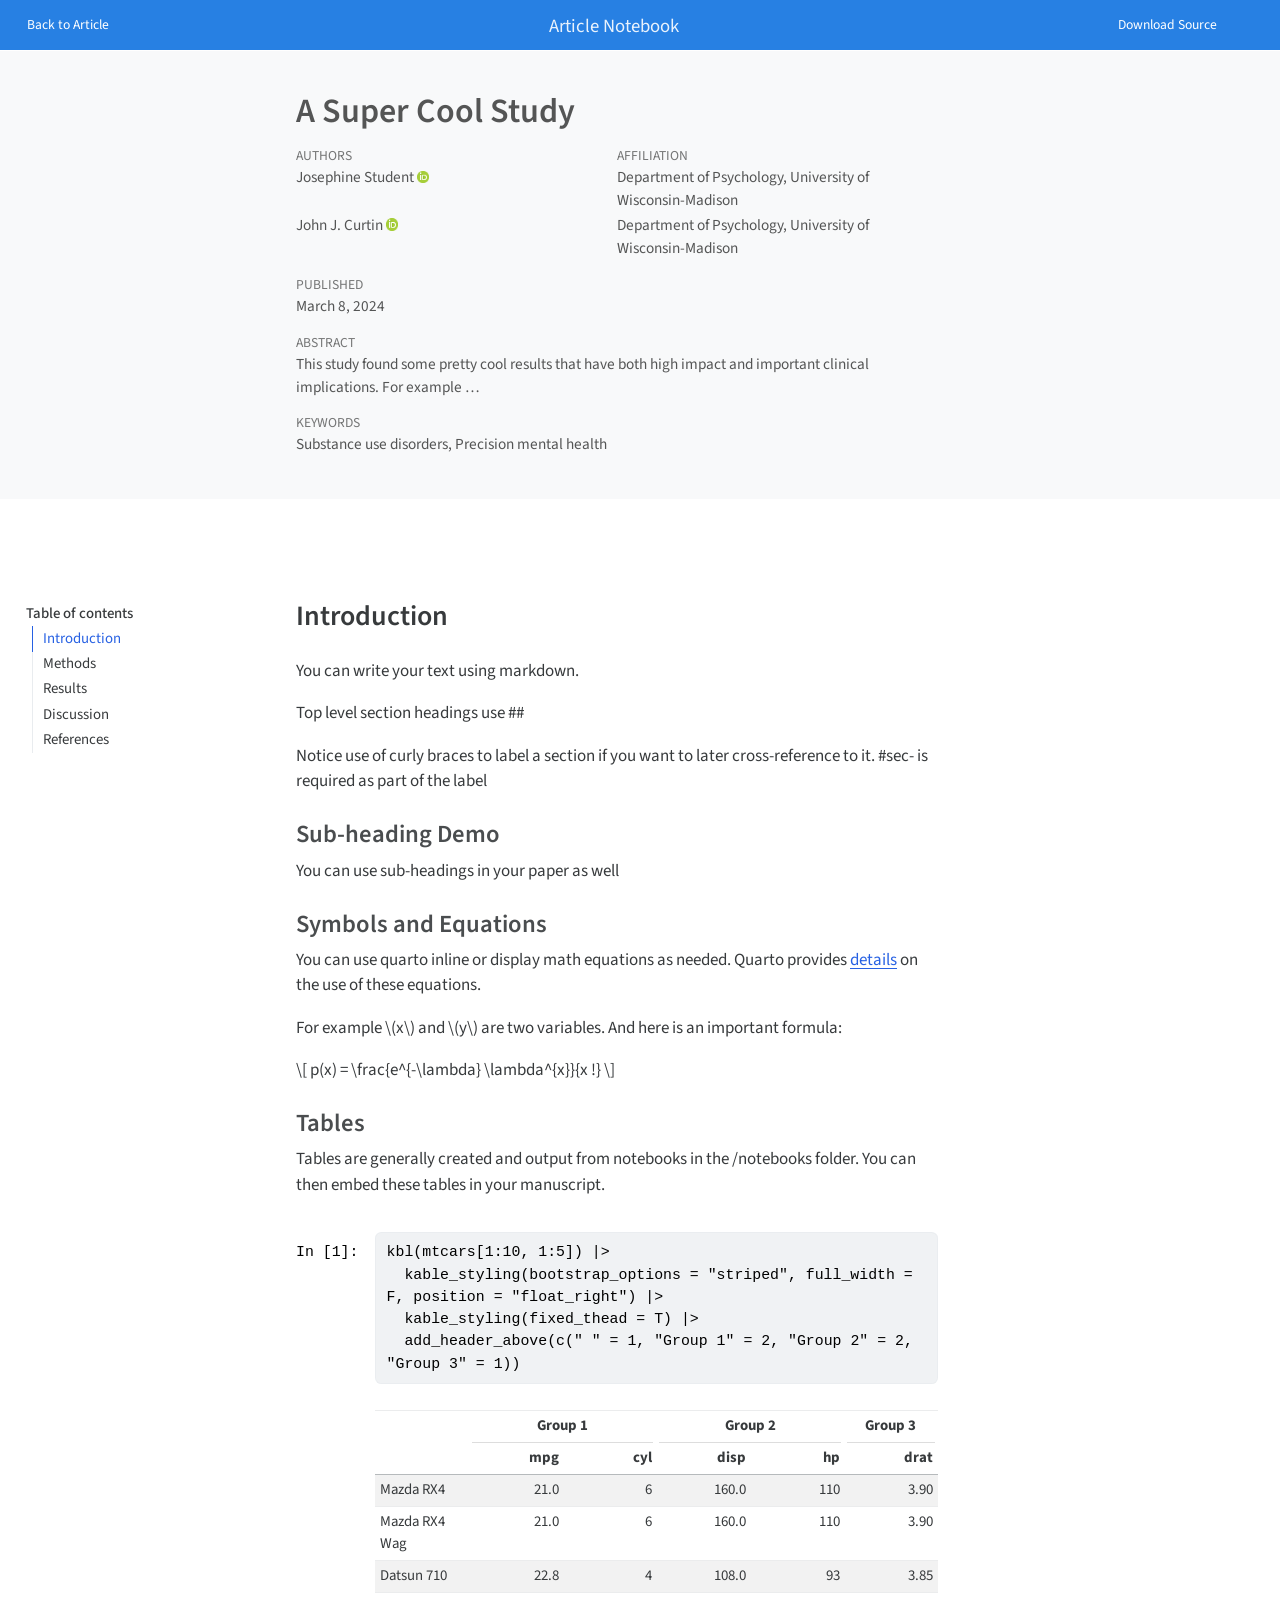
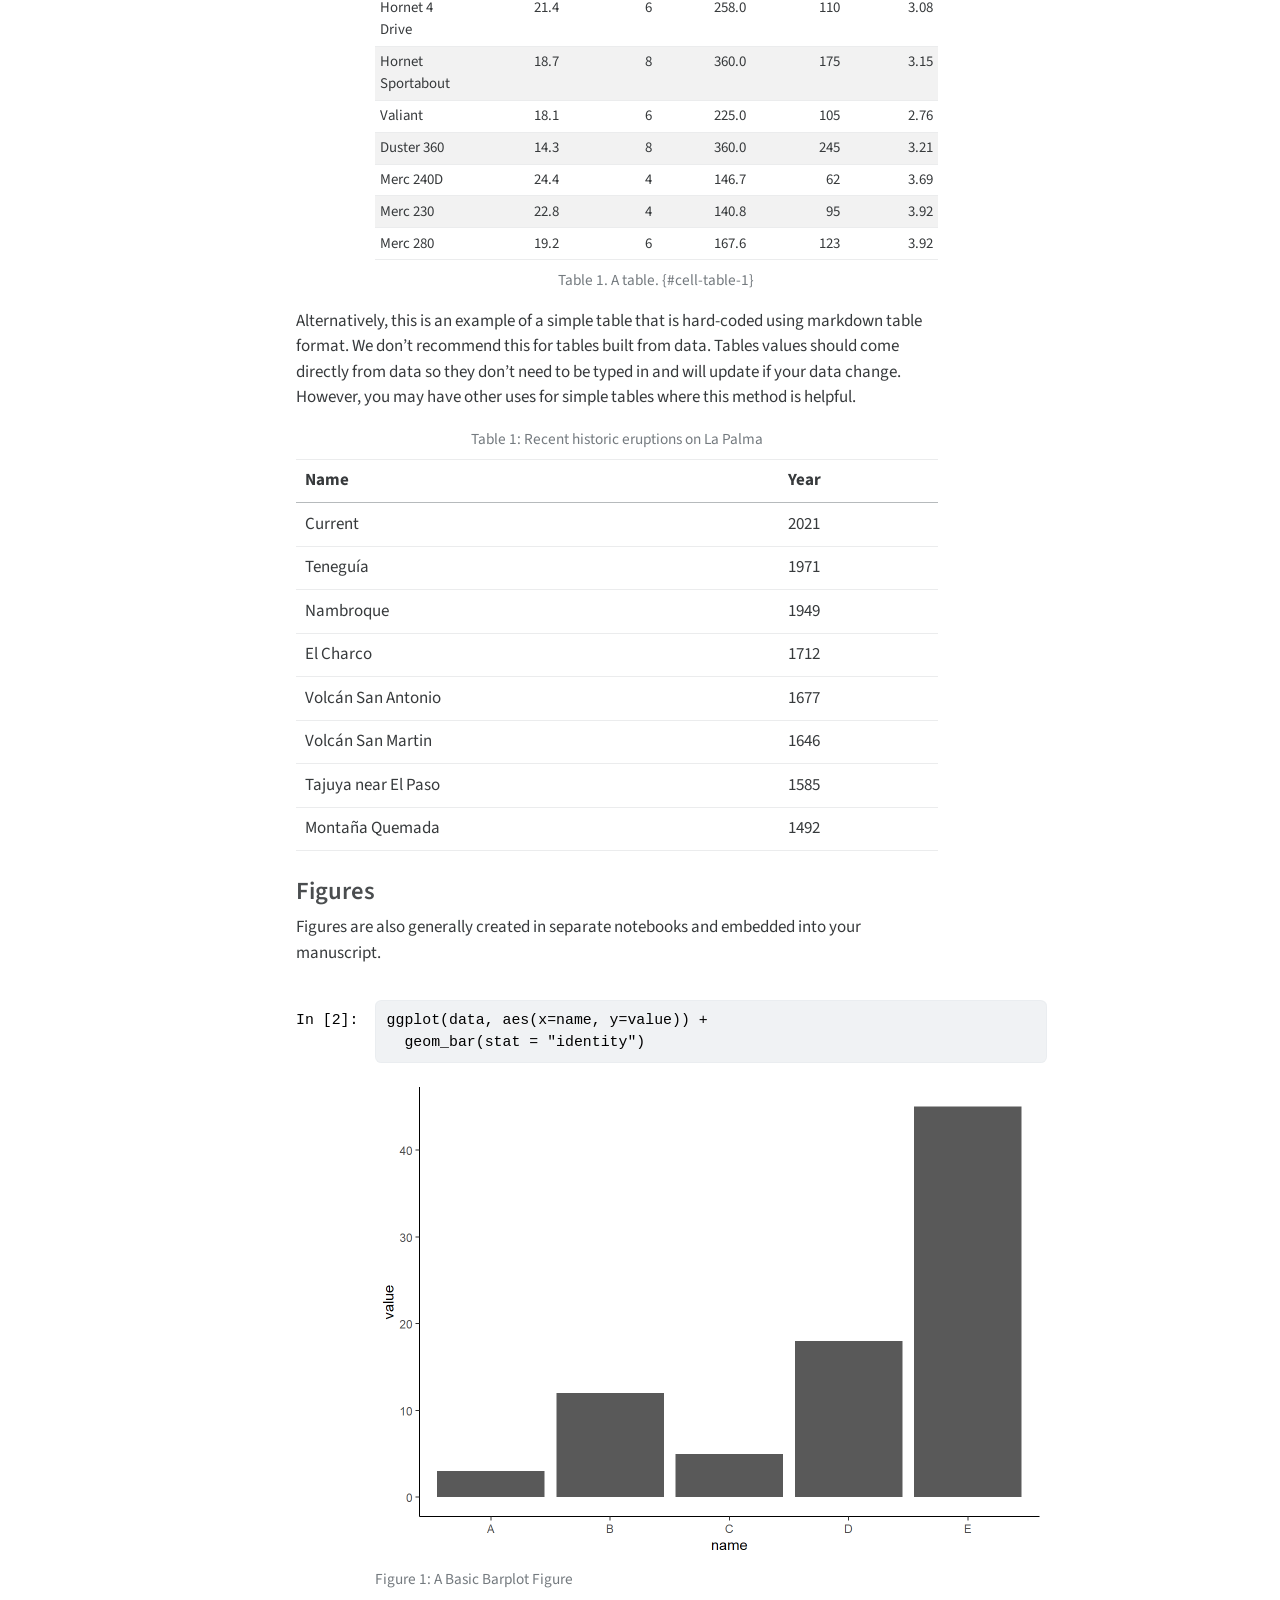
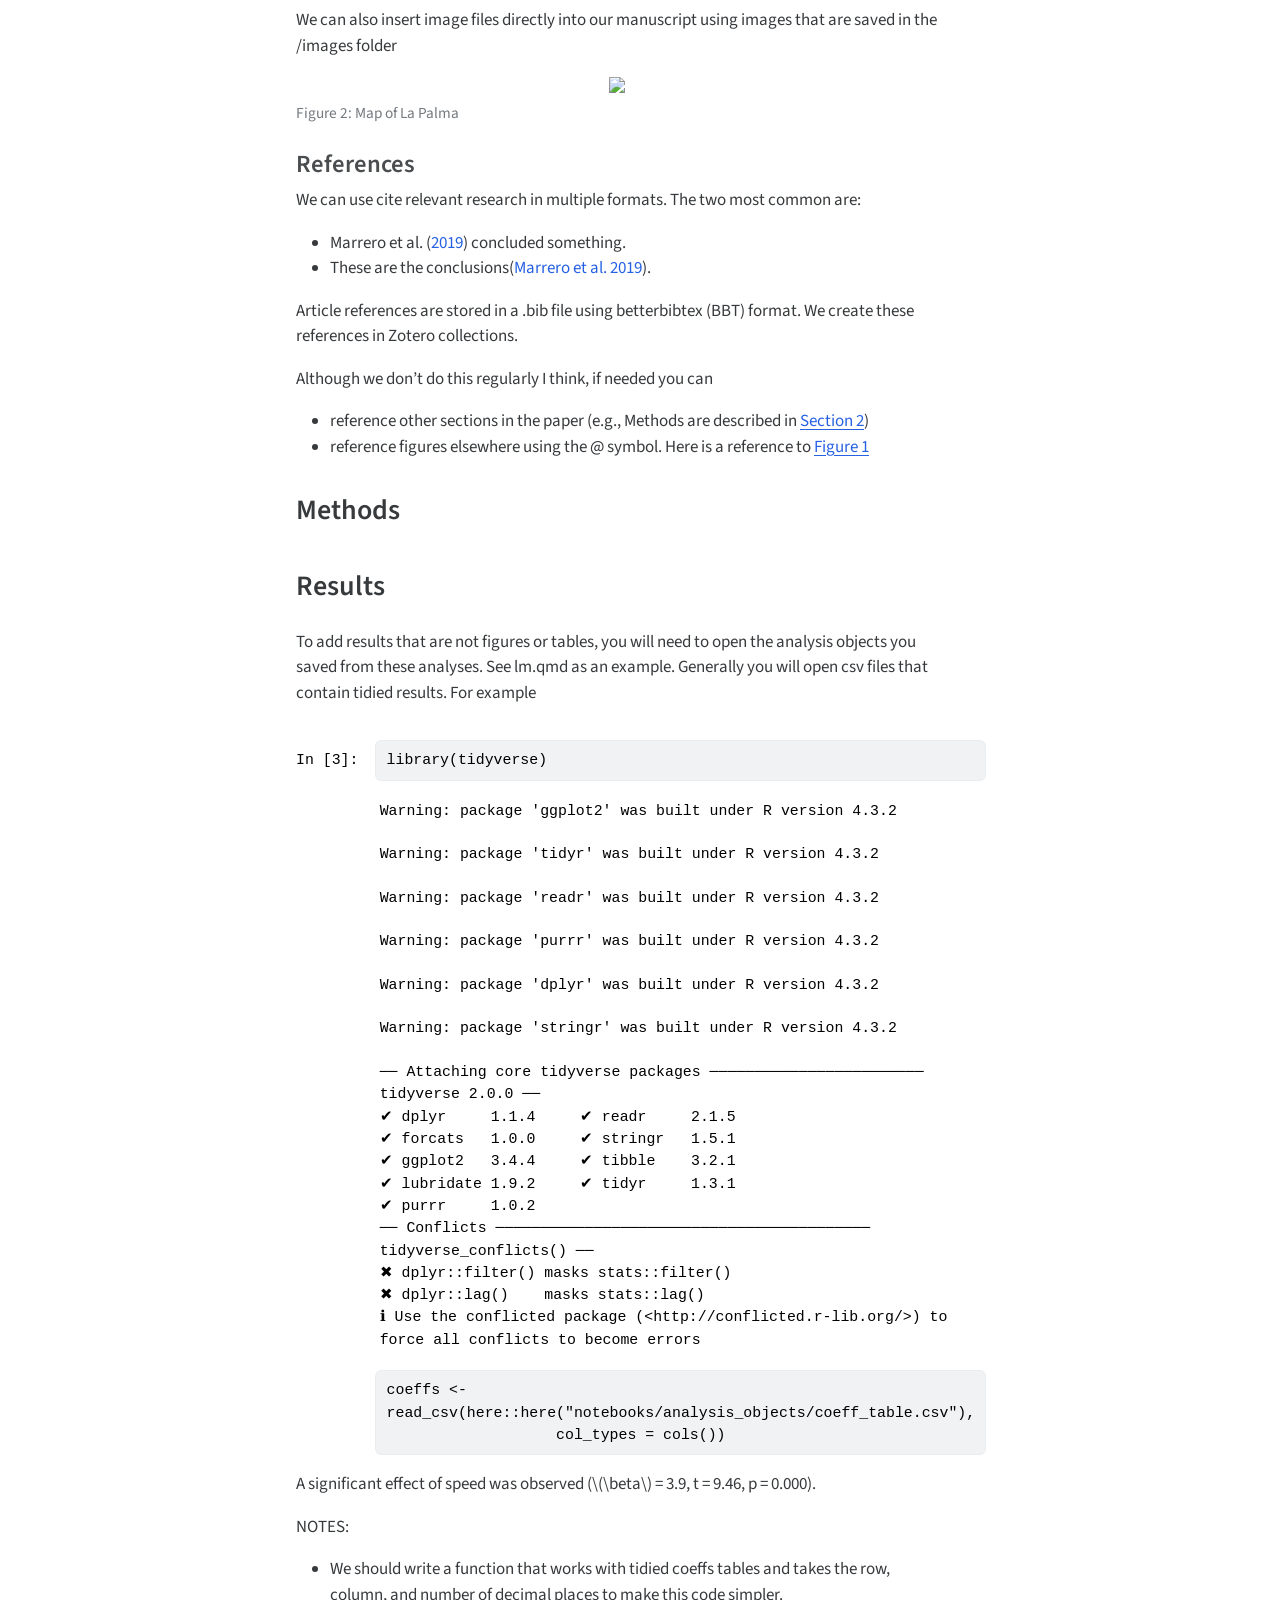
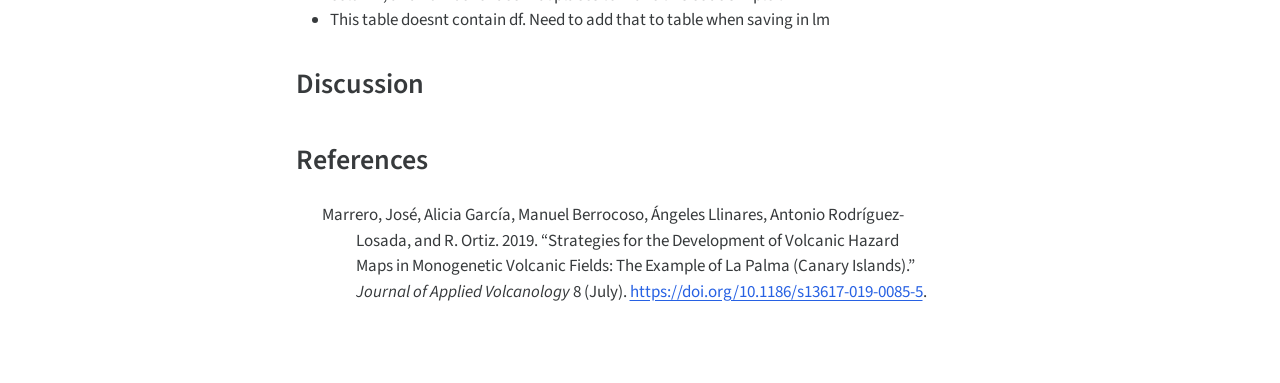
==== index-preview.html @ 79070988 "Built site for gh-pages" ====
<!DOCTYPE html>
<html xmlns="http://www.w3.org/1999/xhtml" lang="en" xml:lang="en"><head>
    <meta charset="utf-8">
    <meta name="generator" content="quarto-1.4.550">

    <meta name="viewport" content="width=device-width, initial-scale=1.0, user-scalable=yes">

    <meta name="author" content="Josephine Student">
    <meta name="author" content="John J. Curtin">
    <meta name="dcterms.date" content="2024-03-08">
    <meta name="keywords" content="Substance use disorders, Precision mental health">

    <title>A Super Cool Study</title>
    <style>
      code{white-space: pre-wrap;}
      span.smallcaps{font-variant: small-caps;}
      div.columns{display: flex; gap: min(4vw, 1.5em);}
      div.column{flex: auto; overflow-x: auto;}
      div.hanging-indent{margin-left: 1.5em; text-indent: -1.5em;}
      ul.task-list{list-style: none;}
      ul.task-list li input[type="checkbox"] {
        width: 0.8em;
        margin: 0 0.8em 0.2em -1em; /* quarto-specific, see https://github.com/quarto-dev/quarto-cli/issues/4556 */ 
        vertical-align: middle;
      }
      /* CSS for syntax highlighting */
      pre > code.sourceCode { white-space: pre; position: relative; }
      pre > code.sourceCode > span { line-height: 1.25; }
      pre > code.sourceCode > span:empty { height: 1.2em; }
      .sourceCode { overflow: visible; }
      code.sourceCode > span { color: inherit; text-decoration: inherit; }
      div.sourceCode { margin: 1em 0; }
      pre.sourceCode { margin: 0; }
      @media screen {
      div.sourceCode { overflow: auto; }
      }
      @media print {
      pre > code.sourceCode { white-space: pre-wrap; }
      pre > code.sourceCode > span { text-indent: -5em; padding-left: 5em; }
      }
      pre.numberSource code
        { counter-reset: source-line 0; }
      pre.numberSource code > span
        { position: relative; left: -4em; counter-increment: source-line; }
      pre.numberSource code > span > a:first-child::before
        { content: counter(source-line);
          position: relative; left: -1em; text-align: right; vertical-align: baseline;
          border: none; display: inline-block;
          -webkit-touch-callout: none; -webkit-user-select: none;
          -khtml-user-select: none; -moz-user-select: none;
          -ms-user-select: none; user-select: none;
          padding: 0 4px; width: 4em;
        }
      pre.numberSource { margin-left: 3em;  padding-left: 4px; }
      div.sourceCode
        {   }
      @media screen {
      pre > code.sourceCode > span > a:first-child::before { text-decoration: underline; }
      }
      /* CSS for citations */
      div.csl-bib-body { }
      div.csl-entry {
        clear: both;
        margin-bottom: 0em;
      }
      .hanging-indent div.csl-entry {
        margin-left:2em;
        text-indent:-2em;
      }
      div.csl-left-margin {
        min-width:2em;
        float:left;
      }
      div.csl-right-inline {
        margin-left:2em;
        padding-left:1em;
      }
      div.csl-indent {
        margin-left: 2em;
      }    </style>

    <style>
      body.hypothesis-enabled #quarto-embed-header {
        padding-right: 36px;
      }

      #quarto-embed-header {
        height: 3em;
        width: 100%;
        display: flex;
        justify-content: space-between;
        align-items: center;
        border-bottom: solid 1px;
      }

      #quarto-embed-header h6 {
        font-size: 1.1em;
        padding-top: 0.6em;
        margin-left: 1em;
        margin-right: 1em;
        font-weight: 400;
      }

      #quarto-embed-header a.quarto-back-link,
      #quarto-embed-header a.quarto-download-embed {
        font-size: 0.8em;
        margin-top: 1em;
        margin-bottom: 1em;
        margin-left: 1em;
        margin-right: 1em;
      }

      .quarto-back-container {
        padding-left: 0.5em;
        display: flex;
      }

      .headroom {
          will-change: transform;
          transition: transform 200ms linear;
      }

      .headroom--pinned {
          transform: translateY(0%);
      }

      .headroom--unpinned {
          transform: translateY(-100%);
      }      
    </style>

    <script>
    window.document.addEventListener("DOMContentLoaded", function () {

      var header = window.document.querySelector("#quarto-embed-header");
      const titleBannerEl = window.document.querySelector("body > #title-block-header");
      if (titleBannerEl) {
        titleBannerEl.style.paddingTop = header.clientHeight + "px";
      }
      const contentEl = window.document.getElementById('quarto-content');
      for (const child of contentEl.children) {
        child.style.paddingTop = header.clientHeight + "px";
        child.style.marginTop = "1em";
      }

      // Use the article root if the `back` call doesn't work. This isn't perfect
      // but should typically work
      window.quartoBackToArticle = () => {
        var currentUrl = window.location.href;
        window.history.back();
        setTimeout(() => {
            // if location was not changed in 100 ms, then there is no history back
            if(currentUrl === window.location.href){              
                // redirect to site root
                window.location.href = "index.html";
            }
        }, 100);
      }

      const headroom = new window.Headroom(header, {
        tolerance: 5,
        onPin: function () {
        },
        onUnpin: function () {
        },
      });
      headroom.init();
    });
    </script>

    
<script src="site_libs/manuscript-notebook/headroom.min.js"></script>
<script src="site_libs/clipboard/clipboard.min.js"></script>
<script src="site_libs/quarto-html/quarto.js"></script>
<script src="site_libs/quarto-html/popper.min.js"></script>
<script src="site_libs/quarto-html/tippy.umd.min.js"></script>
<script src="site_libs/quarto-html/anchor.min.js"></script>
<link href="site_libs/quarto-html/tippy.css" rel="stylesheet">
<link href="site_libs/quarto-html/quarto-syntax-highlighting.css" rel="stylesheet" id="quarto-text-highlighting-styles">
<script src="site_libs/bootstrap/bootstrap.min.js"></script>
<link href="site_libs/bootstrap/bootstrap-icons.css" rel="stylesheet">
<link href="site_libs/bootstrap/bootstrap.min.css" rel="stylesheet" id="quarto-bootstrap" data-mode="light">
<script src="site_libs/quarto-contrib/glightbox/glightbox.min.js"></script>
<link href="site_libs/quarto-contrib/glightbox/glightbox.min.css" rel="stylesheet">
<link href="site_libs/quarto-contrib/glightbox/lightbox.css" rel="stylesheet">
     <script async="" src="https://hypothes.is/embed.js"></script>
<script>
  window.document.addEventListener("DOMContentLoaded", function (_event) {
    document.body.classList.add('hypothesis-enabled');
  });
</script>   <script src="https://cdn.jsdelivr.net/npm/mathjax@3/es5/tex-chtml-full.js" type="text/javascript"></script> 
      <meta name="citation_title" content="A Super Cool Study">
<meta name="citation_abstract" content="This study found some pretty cool results that have both high impact and important clinical implications.  For example ...
">
<meta name="citation_keywords" content="Substance use disorders,Precision mental health">
<meta name="citation_author" content="Josephine Student">
<meta name="citation_author" content="John J. Curtin">
<meta name="citation_publication_date" content="2024-03-08">
<meta name="citation_cover_date" content="2024-03-08">
<meta name="citation_year" content="2024">
<meta name="citation_online_date" content="2024-03-08">
<meta name="citation_language" content="en">
<meta name="citation_journal_title" content="Journal of Important Findings">
<meta name="citation_reference" content="citation_title=Strategies for the development of volcanic hazard maps in monogenetic volcanic fields: The example of La Palma (Canary Islands);,citation_author=José Marrero;,citation_author=Alicia García;,citation_author=Manuel Berrocoso;,citation_author=Ángeles Llinares;,citation_author=Antonio Rodríguez-Losada;,citation_author=R. Ortiz;,citation_publication_date=2019-07;,citation_cover_date=2019-07;,citation_year=2019;,citation_doi=10.1186/s13617-019-0085-5;,citation_volume=8;,citation_journal_title=Journal of Applied Volcanology;">
</head>

  <body class="quarto-notebook">
    <div id="quarto-embed-header" class="headroom fixed-top bg-primary">
      
      <a onclick="window.quartoBackToArticle(); return false;" class="btn btn-primary quarto-back-link" href=""><i class="bi bi-caret-left"></i> Back to Article</a>
      <h6><i class="bi bi-journal-code"></i> Article Notebook</h6>

            <a href="./index.qmd" class="btn btn-primary quarto-download-embed" download="index.qmd">Download Source</a>
          </div>

     <header id="title-block-header" class="quarto-title-block default toc-left page-columns page-full">
  <div class="quarto-title-banner page-columns page-full">
    <div class="quarto-title column-body">
      <h1 class="title">A Super Cool Study</h1>
          </div>

    
    <div class="quarto-title-meta-container">
      <div class="quarto-title-meta-column-start">
            <div class="quarto-title-meta-author">
          <div class="quarto-title-meta-heading">Authors</div>
          <div class="quarto-title-meta-heading">Affiliation</div>
          
                <div class="quarto-title-meta-contents">
            <p class="author">Josephine Student <a href="https://orcid.org/0000-0002-7859-8394" class="quarto-title-author-orcid"> <img src="[data-uri]"></a></p>
          </div>
                <div class="quarto-title-meta-contents">
                    <p class="affiliation">
                        Department of Psychology, University of Wisconsin-Madison
                      </p>
                  </div>
                      <div class="quarto-title-meta-contents">
            <p class="author">John J. Curtin <a href="mailto:jjcurtin@wisc.edu" class="quarto-title-author-email"><i class="bi bi-envelope"></i></a> <a href="https://orcid.org/0000-0002-3286-938X" class="quarto-title-author-orcid"> <img src="[data-uri]"></a></p>
          </div>
                <div class="quarto-title-meta-contents">
                    <p class="affiliation">
                        Department of Psychology, University of Wisconsin-Madison
                      </p>
                  </div>
                    </div>
        
        <div class="quarto-title-meta">

                      
                <div>
            <div class="quarto-title-meta-heading">Published</div>
            <div class="quarto-title-meta-contents">
              <p class="date">March 8, 2024</p>
            </div>
          </div>
          
                
              </div>
      </div>
      <div class="quarto-title-meta-column-end quarto-other-formats-target">
      </div>
    </div>

    <div>
      <div class="abstract">
        <div class="block-title">Abstract</div>
        <p>This study found some pretty cool results that have both high impact and important clinical implications. For example …</p>
      </div>
    </div>

    <div>
      <div class="keywords">
        <div class="block-title">Keywords</div>
        <p>Substance use disorders, Precision mental health</p>
      </div>
    </div>

    <div class="quarto-other-links-text-target">
    </div>  </div>
</header><div id="quarto-content" class="page-columns page-rows-contents page-layout-article toc-left">
<div id="quarto-sidebar-toc-left" class="sidebar toc-left">
  <nav id="TOC" role="doc-toc" class="toc-active">
    <h2 id="toc-title">Table of contents</h2>
   
  <ul>
  <li><a href="#sec-intro" id="toc-sec-intro" class="nav-link active" data-scroll-target="#sec-intro">Introduction</a>
  <ul class="collapse">
  <li><a href="#sub-heading-demo" id="toc-sub-heading-demo" class="nav-link" data-scroll-target="#sub-heading-demo">Sub-heading Demo</a></li>
  <li><a href="#symbols-and-equations" id="toc-symbols-and-equations" class="nav-link" data-scroll-target="#symbols-and-equations">Symbols and Equations</a></li>
  <li><a href="#tables" id="toc-tables" class="nav-link" data-scroll-target="#tables">Tables</a></li>
  <li><a href="#figures" id="toc-figures" class="nav-link" data-scroll-target="#figures">Figures</a></li>
  <li><a href="#references" id="toc-references" class="nav-link" data-scroll-target="#references">References</a></li>
  </ul></li>
  <li><a href="#sec-methods" id="toc-sec-methods" class="nav-link" data-scroll-target="#sec-methods">Methods</a></li>
  <li><a href="#sec-results" id="toc-sec-results" class="nav-link" data-scroll-target="#sec-results">Results</a></li>
  <li><a href="#sec-discussion" id="toc-sec-discussion" class="nav-link" data-scroll-target="#sec-discussion">Discussion</a></li>
  <li><a href="#references-1" id="toc-references-1" class="nav-link" data-scroll-target="#references-1">References</a></li>
  </ul>
</nav>
</div>
<div id="quarto-margin-sidebar" class="sidebar margin-sidebar">
</div>
<main class="content quarto-banner-title-block" id="quarto-document-content">      

       <section id="sec-intro" class="level2">
<h2 class="anchored" data-anchor-id="sec-intro">Introduction</h2>
<p>You can write your text using markdown.</p>
<p>Top level section headings use ##</p>
<p>Notice use of curly braces to label a section if you want to later cross-reference to it. #sec- is required as part of the label</p>
<section id="sub-heading-demo" class="level3">
<h3 class="anchored" data-anchor-id="sub-heading-demo">Sub-heading Demo</h3>
<p>You can use sub-headings in your paper as well</p>
</section>
<section id="symbols-and-equations" class="level3">
<h3 class="anchored" data-anchor-id="symbols-and-equations">Symbols and Equations</h3>
<p>You can use quarto inline or display math equations as needed. Quarto provides <a href="https://quarto.org/docs/authoring/markdown-basics.html#equations">details</a> on the use of these equations.</p>
<p>For example <span class="math inline">\(x\)</span> and <span class="math inline">\(y\)</span> are two variables. And here is an important formula:</p>
<p><span class="math display">\[
p(x) = \frac{e^{-\lambda} \lambda^{x}}{x !}
\]</span></p>
</section>
<section id="tables" class="level3">
<h3 class="anchored" data-anchor-id="tables">Tables</h3>
<p>Tables are generally created and output from notebooks in the /notebooks folder. You can then embed these tables in your manuscript.</p>
<div class="quarto-embed-nb-cell" data-notebook="C:\Users\schneck2\Documents\GitHub\suztest2\notebooks\tables.qmd" data-notebook-title="Tables" data-notebook-cellid="cell-table-1">
<div class="cell-container"><div class="cell-decorator"><pre>In [1]:</pre></div><div class="cell">
<div class="sourceCode cell-code" id="cb1"><pre class="sourceCode python code-with-copy"><code class="sourceCode python"><span id="cb1-1"><a href="#cb1-1" aria-hidden="true" tabindex="-1"></a>kbl(mtcars[<span class="dv">1</span>:<span class="dv">10</span>, <span class="dv">1</span>:<span class="dv">5</span>]) <span class="op">|&gt;</span></span>
<span id="cb1-2"><a href="#cb1-2" aria-hidden="true" tabindex="-1"></a>  kable_styling(bootstrap_options <span class="op">=</span> <span class="st">"striped"</span>, full_width <span class="op">=</span> F, position <span class="op">=</span> <span class="st">"float_right"</span>) <span class="op">|&gt;</span></span>
<span id="cb1-3"><a href="#cb1-3" aria-hidden="true" tabindex="-1"></a>  kable_styling(fixed_thead <span class="op">=</span> T) <span class="op">|&gt;</span></span>
<span id="cb1-4"><a href="#cb1-4" aria-hidden="true" tabindex="-1"></a>  add_header_above(c(<span class="st">" "</span> <span class="op">=</span> <span class="dv">1</span>, <span class="st">"Group 1"</span> <span class="op">=</span> <span class="dv">2</span>, <span class="st">"Group 2"</span> <span class="op">=</span> <span class="dv">2</span>, <span class="st">"Group 3"</span> <span class="op">=</span> <span class="dv">1</span>))</span></code><button title="Copy to Clipboard" class="code-copy-button"><i class="bi"></i></button></pre></div>
<div id="table-1" class="cell-output cell-output-display">
<div>
<table class="table table-striped table-sm small" data-quarto-postprocess="true">
<caption>Table 1. A table. {#cell-table-1}</caption>
<colgroup>
<col style="width: 16%">
<col style="width: 16%">
<col style="width: 16%">
<col style="width: 16%">
<col style="width: 16%">
<col style="width: 16%">
</colgroup>
<thead>
<tr class="header">
<th data-quarto-table-cell-role="th" style="text-align: left; empty-cells: hide; border-bottom: hidden;"></th>
<th colspan="2" data-quarto-table-cell-role="th" style="text-align: center; border-bottom: hidden; padding-bottom: 0; padding-left: 3px; padding-right: 3px;"><div style="border-bottom: 1px solid #ddd; padding-bottom: 5px; ">
Group 1
</div></th>
<th colspan="2" data-quarto-table-cell-role="th" style="text-align: center; border-bottom: hidden; padding-bottom: 0; padding-left: 3px; padding-right: 3px;"><div style="border-bottom: 1px solid #ddd; padding-bottom: 5px; ">
Group 2
</div></th>
<th data-quarto-table-cell-role="th" style="text-align: center; border-bottom: hidden; padding-bottom: 0; padding-left: 3px; padding-right: 3px;"><div style="border-bottom: 1px solid #ddd; padding-bottom: 5px; ">
Group 3
</div></th>
</tr>
<tr class="odd">
<th data-quarto-table-cell-role="th" style="text-align: left; position: sticky; top: 0; background-color: #FFFFFF;"></th>
<th data-quarto-table-cell-role="th" style="text-align: right; position: sticky; top: 0; background-color: #FFFFFF;">mpg</th>
<th data-quarto-table-cell-role="th" style="text-align: right; position: sticky; top: 0; background-color: #FFFFFF;">cyl</th>
<th data-quarto-table-cell-role="th" style="text-align: right; position: sticky; top: 0; background-color: #FFFFFF;">disp</th>
<th data-quarto-table-cell-role="th" style="text-align: right; position: sticky; top: 0; background-color: #FFFFFF;">hp</th>
<th data-quarto-table-cell-role="th" style="text-align: right; position: sticky; top: 0; background-color: #FFFFFF;">drat</th>
</tr>
</thead>
<tbody>
<tr class="odd">
<td style="text-align: left;">Mazda RX4</td>
<td style="text-align: right;">21.0</td>
<td style="text-align: right;">6</td>
<td style="text-align: right;">160.0</td>
<td style="text-align: right;">110</td>
<td style="text-align: right;">3.90</td>
</tr>
<tr class="even">
<td style="text-align: left;">Mazda RX4 Wag</td>
<td style="text-align: right;">21.0</td>
<td style="text-align: right;">6</td>
<td style="text-align: right;">160.0</td>
<td style="text-align: right;">110</td>
<td style="text-align: right;">3.90</td>
</tr>
<tr class="odd">
<td style="text-align: left;">Datsun 710</td>
<td style="text-align: right;">22.8</td>
<td style="text-align: right;">4</td>
<td style="text-align: right;">108.0</td>
<td style="text-align: right;">93</td>
<td style="text-align: right;">3.85</td>
</tr>
<tr class="even">
<td style="text-align: left;">Hornet 4 Drive</td>
<td style="text-align: right;">21.4</td>
<td style="text-align: right;">6</td>
<td style="text-align: right;">258.0</td>
<td style="text-align: right;">110</td>
<td style="text-align: right;">3.08</td>
</tr>
<tr class="odd">
<td style="text-align: left;">Hornet Sportabout</td>
<td style="text-align: right;">18.7</td>
<td style="text-align: right;">8</td>
<td style="text-align: right;">360.0</td>
<td style="text-align: right;">175</td>
<td style="text-align: right;">3.15</td>
</tr>
<tr class="even">
<td style="text-align: left;">Valiant</td>
<td style="text-align: right;">18.1</td>
<td style="text-align: right;">6</td>
<td style="text-align: right;">225.0</td>
<td style="text-align: right;">105</td>
<td style="text-align: right;">2.76</td>
</tr>
<tr class="odd">
<td style="text-align: left;">Duster 360</td>
<td style="text-align: right;">14.3</td>
<td style="text-align: right;">8</td>
<td style="text-align: right;">360.0</td>
<td style="text-align: right;">245</td>
<td style="text-align: right;">3.21</td>
</tr>
<tr class="even">
<td style="text-align: left;">Merc 240D</td>
<td style="text-align: right;">24.4</td>
<td style="text-align: right;">4</td>
<td style="text-align: right;">146.7</td>
<td style="text-align: right;">62</td>
<td style="text-align: right;">3.69</td>
</tr>
<tr class="odd">
<td style="text-align: left;">Merc 230</td>
<td style="text-align: right;">22.8</td>
<td style="text-align: right;">4</td>
<td style="text-align: right;">140.8</td>
<td style="text-align: right;">95</td>
<td style="text-align: right;">3.92</td>
</tr>
<tr class="even">
<td style="text-align: left;">Merc 280</td>
<td style="text-align: right;">19.2</td>
<td style="text-align: right;">6</td>
<td style="text-align: right;">167.6</td>
<td style="text-align: right;">123</td>
<td style="text-align: right;">3.92</td>
</tr>
</tbody>
</table>
</div>
</div>
</div></div>
</div>
<p>Alternatively, this is an example of a simple table that is hard-coded using markdown table format. We don’t recommend this for tables built from data. Tables values should come directly from data so they don’t need to be typed in and will update if your data change. However, you may have other uses for simple tables where this method is helpful.</p>
<div id="tbl-history" class="quarto-float anchored">
<figure class="quarto-float quarto-float-tbl figure">
<figcaption class="quarto-float-caption-top quarto-float-caption quarto-float-tbl" id="tbl-history-caption-0ceaefa1-69ba-4598-a22c-09a6ac19f8ca">
Table&nbsp;1: Recent historic eruptions on La Palma
</figcaption>
<div aria-describedby="tbl-history-caption-0ceaefa1-69ba-4598-a22c-09a6ac19f8ca">
<table class="table">
<thead>
<tr class="header">
<th>Name</th>
<th>Year</th>
</tr>
</thead>
<tbody>
<tr class="odd">
<td>Current</td>
<td>2021</td>
</tr>
<tr class="even">
<td>Teneguía</td>
<td>1971</td>
</tr>
<tr class="odd">
<td>Nambroque</td>
<td>1949</td>
</tr>
<tr class="even">
<td>El Charco</td>
<td>1712</td>
</tr>
<tr class="odd">
<td>Volcán San Antonio</td>
<td>1677</td>
</tr>
<tr class="even">
<td>Volcán San Martin</td>
<td>1646</td>
</tr>
<tr class="odd">
<td>Tajuya near El Paso</td>
<td>1585</td>
</tr>
<tr class="even">
<td>Montaña Quemada</td>
<td>1492</td>
</tr>
</tbody>
</table>
</div>
</figure>
</div>
</section>
<section id="figures" class="level3">
<h3 class="anchored" data-anchor-id="figures">Figures</h3>
<p>Figures are also generally created in separate notebooks and embedded into your manuscript.</p>
<div class="quarto-embed-nb-cell" data-notebook="C:\Users\schneck2\Documents\GitHub\suztest2\notebooks\fig1.qmd" data-notebook-title="Figure 1" data-notebook-cellid="cell-fig-1">
<div class="cell-container"><div class="cell-decorator"><pre>In [2]:</pre></div><div id="cell-fig-1" class="cell">
<div class="sourceCode cell-code" id="cb2"><pre class="sourceCode python code-with-copy"><code class="sourceCode python"><span id="cb2-1"><a href="#cb2-1" aria-hidden="true" tabindex="-1"></a>ggplot(data, aes(x<span class="op">=</span>name, y<span class="op">=</span>value)) <span class="op">+</span> </span>
<span id="cb2-2"><a href="#cb2-2" aria-hidden="true" tabindex="-1"></a>  geom_bar(stat <span class="op">=</span> <span class="st">"identity"</span>)</span></code><button title="Copy to Clipboard" class="code-copy-button"><i class="bi"></i></button></pre></div>
<div class="cell-output cell-output-display">
<div id="fig-1" class="quarto-figure quarto-figure-center quarto-float anchored">
<figure class="quarto-float quarto-float-fig figure">
<div aria-describedby="fig-1-caption-0ceaefa1-69ba-4598-a22c-09a6ac19f8ca" class="">
<a href="index_files/figure-html/notebooks-fig1-fig-1-output-1.png" class="lightbox" data-glightbox="description: .lightbox-desc-1" data-gallery="quarto-lightbox-gallery-1"><img src="index_files/figure-html/notebooks-fig1-fig-1-output-1.png" width="672" height="480" class="figure-img"></a>
</div>
<figcaption class="quarto-float-caption-bottom quarto-float-caption quarto-float-fig" id="fig-1-caption-0ceaefa1-69ba-4598-a22c-09a6ac19f8ca">
Figure&nbsp;1: A Basic Barplot Figure
</figcaption>
</figure>
</div>
</div>
</div></div>
</div>
<p>We can also insert image files directly into our manuscript using images that are saved in the /images folder</p>
<div id="fig-map" class="quarto-figure quarto-figure-center quarto-float anchored">
<figure class="quarto-float quarto-float-fig figure">
<div aria-describedby="fig-map-caption-0ceaefa1-69ba-4598-a22c-09a6ac19f8ca">
<a href="images/la-palma-map.png" class="lightbox" data-glightbox="description: .lightbox-desc-2" data-gallery="quarto-lightbox-gallery-2"><img src="images/la-palma-map.png" class="img-fluid figure-img"></a>
</div>
<figcaption class="quarto-float-caption-bottom quarto-float-caption quarto-float-fig" id="fig-map-caption-0ceaefa1-69ba-4598-a22c-09a6ac19f8ca">
Figure&nbsp;2: Map of La Palma
</figcaption>
</figure>
</div>
</section>
<section id="references" class="level3">
<h3 class="anchored" data-anchor-id="references">References</h3>
<p>We can use cite relevant research in multiple formats. The two most common are:</p>
<ul>
<li><span class="citation" data-cites="marrero2019">Marrero et al. (<a href="#ref-marrero2019" role="doc-biblioref">2019</a>)</span> concluded something.<br>
</li>
<li>These are the conclusions<span class="citation" data-cites="marrero2019">(<a href="#ref-marrero2019" role="doc-biblioref">Marrero et al. 2019</a>)</span>.</li>
</ul>
<p>Article references are stored in a .bib file using betterbibtex (BBT) format. We create these references in Zotero collections.</p>
<p>Although we don’t do this regularly I think, if needed you can</p>
<ul>
<li>reference other sections in the paper (e.g., Methods are described in <a href="#sec-methods" class="quarto-xref">Section&nbsp;2</a>)</li>
<li>reference figures elsewhere using the @ symbol. Here is a reference to <a href="#fig-1" class="quarto-xref">Figure&nbsp;1</a></li>
</ul>
</section>
</section>
<section id="sec-methods" class="level2">
<h2 class="anchored" data-anchor-id="sec-methods">Methods</h2>
</section>
<section id="sec-results" class="level2">
<h2 class="anchored" data-anchor-id="sec-results">Results</h2>
<p>To add results that are not figures or tables, you will need to open the analysis objects you saved from these analyses. See lm.qmd as an example. Generally you will open csv files that contain tidied results. For example</p>
<div class="cell-container"><div class="cell-decorator"><pre>In [3]:</pre></div><div class="cell">
<div class="sourceCode cell-code" id="cb3"><pre class="sourceCode r code-with-copy"><code class="sourceCode r"><span id="cb3-1"><a href="#cb3-1" aria-hidden="true" tabindex="-1"></a><span class="fu">library</span>(tidyverse)</span></code><button title="Copy to Clipboard" class="code-copy-button"><i class="bi"></i></button></pre></div>
<div class="cell-output cell-output-stderr">
<pre><code>Warning: package 'ggplot2' was built under R version 4.3.2</code></pre>
</div>
<div class="cell-output cell-output-stderr">
<pre><code>Warning: package 'tidyr' was built under R version 4.3.2</code></pre>
</div>
<div class="cell-output cell-output-stderr">
<pre><code>Warning: package 'readr' was built under R version 4.3.2</code></pre>
</div>
<div class="cell-output cell-output-stderr">
<pre><code>Warning: package 'purrr' was built under R version 4.3.2</code></pre>
</div>
<div class="cell-output cell-output-stderr">
<pre><code>Warning: package 'dplyr' was built under R version 4.3.2</code></pre>
</div>
<div class="cell-output cell-output-stderr">
<pre><code>Warning: package 'stringr' was built under R version 4.3.2</code></pre>
</div>
<div class="cell-output cell-output-stderr">
<pre><code>── Attaching core tidyverse packages ──────────────────────── tidyverse 2.0.0 ──
✔ dplyr     1.1.4     ✔ readr     2.1.5
✔ forcats   1.0.0     ✔ stringr   1.5.1
✔ ggplot2   3.4.4     ✔ tibble    3.2.1
✔ lubridate 1.9.2     ✔ tidyr     1.3.1
✔ purrr     1.0.2     
── Conflicts ────────────────────────────────────────── tidyverse_conflicts() ──
✖ dplyr::filter() masks stats::filter()
✖ dplyr::lag()    masks stats::lag()
ℹ Use the conflicted package (&lt;http://conflicted.r-lib.org/&gt;) to force all conflicts to become errors</code></pre>
</div>
<div class="sourceCode cell-code" id="cb11"><pre class="sourceCode r code-with-copy"><code class="sourceCode r"><span id="cb11-1"><a href="#cb11-1" aria-hidden="true" tabindex="-1"></a>coeffs <span class="ot">&lt;-</span> <span class="fu">read_csv</span>(here<span class="sc">::</span><span class="fu">here</span>(<span class="st">"notebooks/analysis_objects/coeff_table.csv"</span>),</span>
<span id="cb11-2"><a href="#cb11-2" aria-hidden="true" tabindex="-1"></a>                   <span class="at">col_types =</span> <span class="fu">cols</span>())</span></code><button title="Copy to Clipboard" class="code-copy-button"><i class="bi"></i></button></pre></div>
</div></div>
<p>A significant effect of speed was observed (<span class="math inline">\(\beta\)</span> = 3.9, t = 9.46, p = 0.000).</p>
<p>NOTES:</p>
<ul>
<li>We should write a function that works with tidied coeffs tables and takes the row, column, and number of decimal places to make this code simpler.</li>
<li>This table doesnt contain df. Need to add that to table when saving in lm</li>
</ul>
</section>
<section id="sec-discussion" class="level2">
<h2 class="anchored" data-anchor-id="sec-discussion">Discussion</h2>
</section>
<section id="references-1" class="level2 unnumbered">
<h2 class="unnumbered anchored" data-anchor-id="references-1">References</h2>
<div id="refs" class="references csl-bib-body hanging-indent" data-entry-spacing="0" role="list">
<div id="ref-marrero2019" class="csl-entry" role="listitem">
Marrero, José, Alicia García, Manuel Berrocoso, Ángeles Llinares, Antonio Rodríguez-Losada, and R. Ortiz. 2019. <span>“Strategies for the Development of Volcanic Hazard Maps in Monogenetic Volcanic Fields: The Example of <span>La</span> <span>Palma</span> (<span>Canary</span> <span>Islands</span>).”</span> <em>Journal of Applied Volcanology</em> 8 (July). <a href="https://doi.org/10.1186/s13617-019-0085-5">https://doi.org/10.1186/s13617-019-0085-5</a>.
</div>
</div>
<div class="hidden" aria-hidden="true">
<span class="glightbox-desc lightbox-desc-1">Figure&nbsp;1: A Basic Barplot Figure</span>
<span class="glightbox-desc lightbox-desc-2">Figure&nbsp;2: Map of La Palma</span>
</div>
</section>
     </main>
<!-- /main column -->  <script id="quarto-html-after-body" type="application/javascript">
window.document.addEventListener("DOMContentLoaded", function (event) {
  const toggleBodyColorMode = (bsSheetEl) => {
    const mode = bsSheetEl.getAttribute("data-mode");
    const bodyEl = window.document.querySelector("body");
    if (mode === "dark") {
      bodyEl.classList.add("quarto-dark");
      bodyEl.classList.remove("quarto-light");
    } else {
      bodyEl.classList.add("quarto-light");
      bodyEl.classList.remove("quarto-dark");
    }
  }
  const toggleBodyColorPrimary = () => {
    const bsSheetEl = window.document.querySelector("link#quarto-bootstrap");
    if (bsSheetEl) {
      toggleBodyColorMode(bsSheetEl);
    }
  }
  toggleBodyColorPrimary();  
  const icon = "";
  const anchorJS = new window.AnchorJS();
  anchorJS.options = {
    placement: 'right',
    icon: icon
  };
  anchorJS.add('.anchored');
  const isCodeAnnotation = (el) => {
    for (const clz of el.classList) {
      if (clz.startsWith('code-annotation-')) {                     
        return true;
      }
    }
    return false;
  }
  const clipboard = new window.ClipboardJS('.code-copy-button', {
    text: function(trigger) {
      const codeEl = trigger.previousElementSibling.cloneNode(true);
      for (const childEl of codeEl.children) {
        if (isCodeAnnotation(childEl)) {
          childEl.remove();
        }
      }
      return codeEl.innerText;
    }
  });
  clipboard.on('success', function(e) {
    // button target
    const button = e.trigger;
    // don't keep focus
    button.blur();
    // flash "checked"
    button.classList.add('code-copy-button-checked');
    var currentTitle = button.getAttribute("title");
    button.setAttribute("title", "Copied!");
    let tooltip;
    if (window.bootstrap) {
      button.setAttribute("data-bs-toggle", "tooltip");
      button.setAttribute("data-bs-placement", "left");
      button.setAttribute("data-bs-title", "Copied!");
      tooltip = new bootstrap.Tooltip(button, 
        { trigger: "manual", 
          customClass: "code-copy-button-tooltip",
          offset: [0, -8]});
      tooltip.show();    
    }
    setTimeout(function() {
      if (tooltip) {
        tooltip.hide();
        button.removeAttribute("data-bs-title");
        button.removeAttribute("data-bs-toggle");
        button.removeAttribute("data-bs-placement");
      }
      button.setAttribute("title", currentTitle);
      button.classList.remove('code-copy-button-checked');
    }, 1000);
    // clear code selection
    e.clearSelection();
  });
  function tippyHover(el, contentFn, onTriggerFn, onUntriggerFn) {
    const config = {
      allowHTML: true,
      maxWidth: 500,
      delay: 100,
      arrow: false,
      appendTo: function(el) {
          return el.parentElement;
      },
      interactive: true,
      interactiveBorder: 10,
      theme: 'quarto',
      placement: 'bottom-start',
    };
    if (contentFn) {
      config.content = contentFn;
    }
    if (onTriggerFn) {
      config.onTrigger = onTriggerFn;
    }
    if (onUntriggerFn) {
      config.onUntrigger = onUntriggerFn;
    }
    window.tippy(el, config); 
  }
  const noterefs = window.document.querySelectorAll('a[role="doc-noteref"]');
  for (var i=0; i<noterefs.length; i++) {
    const ref = noterefs[i];
    tippyHover(ref, function() {
      // use id or data attribute instead here
      let href = ref.getAttribute('data-footnote-href') || ref.getAttribute('href');
      try { href = new URL(href).hash; } catch {}
      const id = href.replace(/^#\/?/, "");
      const note = window.document.getElementById(id);
      return note.innerHTML;
    });
  }
  const xrefs = window.document.querySelectorAll('a.quarto-xref');
  const processXRef = (id, note) => {
    // Strip column container classes
    const stripColumnClz = (el) => {
      el.classList.remove("page-full", "page-columns");
      if (el.children) {
        for (const child of el.children) {
          stripColumnClz(child);
        }
      }
    }
    stripColumnClz(note)
    if (id === null || id.startsWith('sec-')) {
      // Special case sections, only their first couple elements
      const container = document.createElement("div");
      if (note.children && note.children.length > 2) {
        container.appendChild(note.children[0].cloneNode(true));
        for (let i = 1; i < note.children.length; i++) {
          const child = note.children[i];
          if (child.tagName === "P" && child.innerText === "") {
            continue;
          } else {
            container.appendChild(child.cloneNode(true));
            break;
          }
        }
        if (window.Quarto?.typesetMath) {
          window.Quarto.typesetMath(container);
        }
        return container.innerHTML
      } else {
        if (window.Quarto?.typesetMath) {
          window.Quarto.typesetMath(note);
        }
        return note.innerHTML;
      }
    } else {
      // Remove any anchor links if they are present
      const anchorLink = note.querySelector('a.anchorjs-link');
      if (anchorLink) {
        anchorLink.remove();
      }
      if (window.Quarto?.typesetMath) {
        window.Quarto.typesetMath(note);
      }
      // TODO in 1.5, we should make sure this works without a callout special case
      if (note.classList.contains("callout")) {
        return note.outerHTML;
      } else {
        return note.innerHTML;
      }
    }
  }
  for (var i=0; i<xrefs.length; i++) {
    const xref = xrefs[i];
    tippyHover(xref, undefined, function(instance) {
      instance.disable();
      let url = xref.getAttribute('href');
      let hash = undefined; 
      if (url.startsWith('#')) {
        hash = url;
      } else {
        try { hash = new URL(url).hash; } catch {}
      }
      if (hash) {
        const id = hash.replace(/^#\/?/, "");
        const note = window.document.getElementById(id);
        if (note !== null) {
          try {
            const html = processXRef(id, note.cloneNode(true));
            instance.setContent(html);
          } finally {
            instance.enable();
            instance.show();
          }
        } else {
          // See if we can fetch this
          fetch(url.split('#')[0])
          .then(res => res.text())
          .then(html => {
            const parser = new DOMParser();
            const htmlDoc = parser.parseFromString(html, "text/html");
            const note = htmlDoc.getElementById(id);
            if (note !== null) {
              const html = processXRef(id, note);
              instance.setContent(html);
            } 
          }).finally(() => {
            instance.enable();
            instance.show();
          });
        }
      } else {
        // See if we can fetch a full url (with no hash to target)
        // This is a special case and we should probably do some content thinning / targeting
        fetch(url)
        .then(res => res.text())
        .then(html => {
          const parser = new DOMParser();
          const htmlDoc = parser.parseFromString(html, "text/html");
          const note = htmlDoc.querySelector('main.content');
          if (note !== null) {
            // This should only happen for chapter cross references
            // (since there is no id in the URL)
            // remove the first header
            if (note.children.length > 0 && note.children[0].tagName === "HEADER") {
              note.children[0].remove();
            }
            const html = processXRef(null, note);
            instance.setContent(html);
          } 
        }).finally(() => {
          instance.enable();
          instance.show();
        });
      }
    }, function(instance) {
    });
  }
      let selectedAnnoteEl;
      const selectorForAnnotation = ( cell, annotation) => {
        let cellAttr = 'data-code-cell="' + cell + '"';
        let lineAttr = 'data-code-annotation="' +  annotation + '"';
        const selector = 'span[' + cellAttr + '][' + lineAttr + ']';
        return selector;
      }
      const selectCodeLines = (annoteEl) => {
        const doc = window.document;
        const targetCell = annoteEl.getAttribute("data-target-cell");
        const targetAnnotation = annoteEl.getAttribute("data-target-annotation");
        const annoteSpan = window.document.querySelector(selectorForAnnotation(targetCell, targetAnnotation));
        const lines = annoteSpan.getAttribute("data-code-lines").split(",");
        const lineIds = lines.map((line) => {
          return targetCell + "-" + line;
        })
        let top = null;
        let height = null;
        let parent = null;
        if (lineIds.length > 0) {
            //compute the position of the single el (top and bottom and make a div)
            const el = window.document.getElementById(lineIds[0]);
            top = el.offsetTop;
            height = el.offsetHeight;
            parent = el.parentElement.parentElement;
          if (lineIds.length > 1) {
            const lastEl = window.document.getElementById(lineIds[lineIds.length - 1]);
            const bottom = lastEl.offsetTop + lastEl.offsetHeight;
            height = bottom - top;
          }
          if (top !== null && height !== null && parent !== null) {
            // cook up a div (if necessary) and position it 
            let div = window.document.getElementById("code-annotation-line-highlight");
            if (div === null) {
              div = window.document.createElement("div");
              div.setAttribute("id", "code-annotation-line-highlight");
              div.style.position = 'absolute';
              parent.appendChild(div);
            }
            div.style.top = top - 2 + "px";
            div.style.height = height + 4 + "px";
            div.style.left = 0;
            let gutterDiv = window.document.getElementById("code-annotation-line-highlight-gutter");
            if (gutterDiv === null) {
              gutterDiv = window.document.createElement("div");
              gutterDiv.setAttribute("id", "code-annotation-line-highlight-gutter");
              gutterDiv.style.position = 'absolute';
              const codeCell = window.document.getElementById(targetCell);
              const gutter = codeCell.querySelector('.code-annotation-gutter');
              gutter.appendChild(gutterDiv);
            }
            gutterDiv.style.top = top - 2 + "px";
            gutterDiv.style.height = height + 4 + "px";
          }
          selectedAnnoteEl = annoteEl;
        }
      };
      const unselectCodeLines = () => {
        const elementsIds = ["code-annotation-line-highlight", "code-annotation-line-highlight-gutter"];
        elementsIds.forEach((elId) => {
          const div = window.document.getElementById(elId);
          if (div) {
            div.remove();
          }
        });
        selectedAnnoteEl = undefined;
      };
        // Handle positioning of the toggle
    window.addEventListener(
      "resize",
      throttle(() => {
        elRect = undefined;
        if (selectedAnnoteEl) {
          selectCodeLines(selectedAnnoteEl);
        }
      }, 10)
    );
    function throttle(fn, ms) {
    let throttle = false;
    let timer;
      return (...args) => {
        if(!throttle) { // first call gets through
            fn.apply(this, args);
            throttle = true;
        } else { // all the others get throttled
            if(timer) clearTimeout(timer); // cancel #2
            timer = setTimeout(() => {
              fn.apply(this, args);
              timer = throttle = false;
            }, ms);
        }
      };
    }
      // Attach click handler to the DT
      const annoteDls = window.document.querySelectorAll('dt[data-target-cell]');
      for (const annoteDlNode of annoteDls) {
        annoteDlNode.addEventListener('click', (event) => {
          const clickedEl = event.target;
          if (clickedEl !== selectedAnnoteEl) {
            unselectCodeLines();
            const activeEl = window.document.querySelector('dt[data-target-cell].code-annotation-active');
            if (activeEl) {
              activeEl.classList.remove('code-annotation-active');
            }
            selectCodeLines(clickedEl);
            clickedEl.classList.add('code-annotation-active');
          } else {
            // Unselect the line
            unselectCodeLines();
            clickedEl.classList.remove('code-annotation-active');
          }
        });
      }
  const findCites = (el) => {
    const parentEl = el.parentElement;
    if (parentEl) {
      const cites = parentEl.dataset.cites;
      if (cites) {
        return {
          el,
          cites: cites.split(' ')
        };
      } else {
        return findCites(el.parentElement)
      }
    } else {
      return undefined;
    }
  };
  var bibliorefs = window.document.querySelectorAll('a[role="doc-biblioref"]');
  for (var i=0; i<bibliorefs.length; i++) {
    const ref = bibliorefs[i];
    const citeInfo = findCites(ref);
    if (citeInfo) {
      tippyHover(citeInfo.el, function() {
        var popup = window.document.createElement('div');
        citeInfo.cites.forEach(function(cite) {
          var citeDiv = window.document.createElement('div');
          citeDiv.classList.add('hanging-indent');
          citeDiv.classList.add('csl-entry');
          var biblioDiv = window.document.getElementById('ref-' + cite);
          if (biblioDiv) {
            citeDiv.innerHTML = biblioDiv.innerHTML;
          }
          popup.appendChild(citeDiv);
        });
        return popup.innerHTML;
      });
    }
  }
});
</script>  </div> <!-- /content -->  <script>var lightboxQuarto = GLightbox({"openEffect":"zoom","loop":false,"closeEffect":"zoom","selector":".lightbox","descPosition":"bottom"});
window.onload = () => {
  lightboxQuarto.on('slide_before_load', (data) => {
    const { slideIndex, slideNode, slideConfig, player, trigger } = data;
    const href = trigger.getAttribute('href');
    if (href !== null) {
      const imgEl = window.document.querySelector(`a[href="${href}"] img`);
      if (imgEl !== null) {
        const srcAttr = imgEl.getAttribute("src");
        if (srcAttr && srcAttr.startsWith("data:")) {
          slideConfig.href = srcAttr;
        }
      }
    } 
  });

  lightboxQuarto.on('slide_after_load', (data) => {
    const { slideIndex, slideNode, slideConfig, player, trigger } = data;
    if (window.Quarto?.typesetMath) {
      window.Quarto.typesetMath(slideNode);
    }
  });

};
          </script> 
  
</body></html>
---- site_libs/quarto-html/tippy.css ----
.tippy-box[data-animation=fade][data-state=hidden]{opacity:0}[data-tippy-root]{max-width:calc(100vw - 10px)}.tippy-box{position:relative;background-color:#333;color:#fff;border-radius:4px;font-size:14px;line-height:1.4;white-space:normal;outline:0;transition-property:transform,visibility,opacity}.tippy-box[data-placement^=top]>.tippy-arrow{bottom:0}.tippy-box[data-placement^=top]>.tippy-arrow:before{bottom:-7px;left:0;border-width:8px 8px 0;border-top-color:initial;transform-origin:center top}.tippy-box[data-placement^=bottom]>.tippy-arrow{top:0}.tippy-box[data-placement^=bottom]>.tippy-arrow:before{top:-7px;left:0;border-width:0 8px 8px;border-bottom-color:initial;transform-origin:center bottom}.tippy-box[data-placement^=left]>.tippy-arrow{right:0}.tippy-box[data-placement^=left]>.tippy-arrow:before{border-width:8px 0 8px 8px;border-left-color:initial;right:-7px;transform-origin:center left}.tippy-box[data-placement^=right]>.tippy-arrow{left:0}.tippy-box[data-placement^=right]>.tippy-arrow:before{left:-7px;border-width:8px 8px 8px 0;border-right-color:initial;transform-origin:center right}.tippy-box[data-inertia][data-state=visible]{transition-timing-function:cubic-bezier(.54,1.5,.38,1.11)}.tippy-arrow{width:16px;height:16px;color:#333}.tippy-arrow:before{content:"";position:absolute;border-color:transparent;border-style:solid}.tippy-content{position:relative;padding:5px 9px;z-index:1}
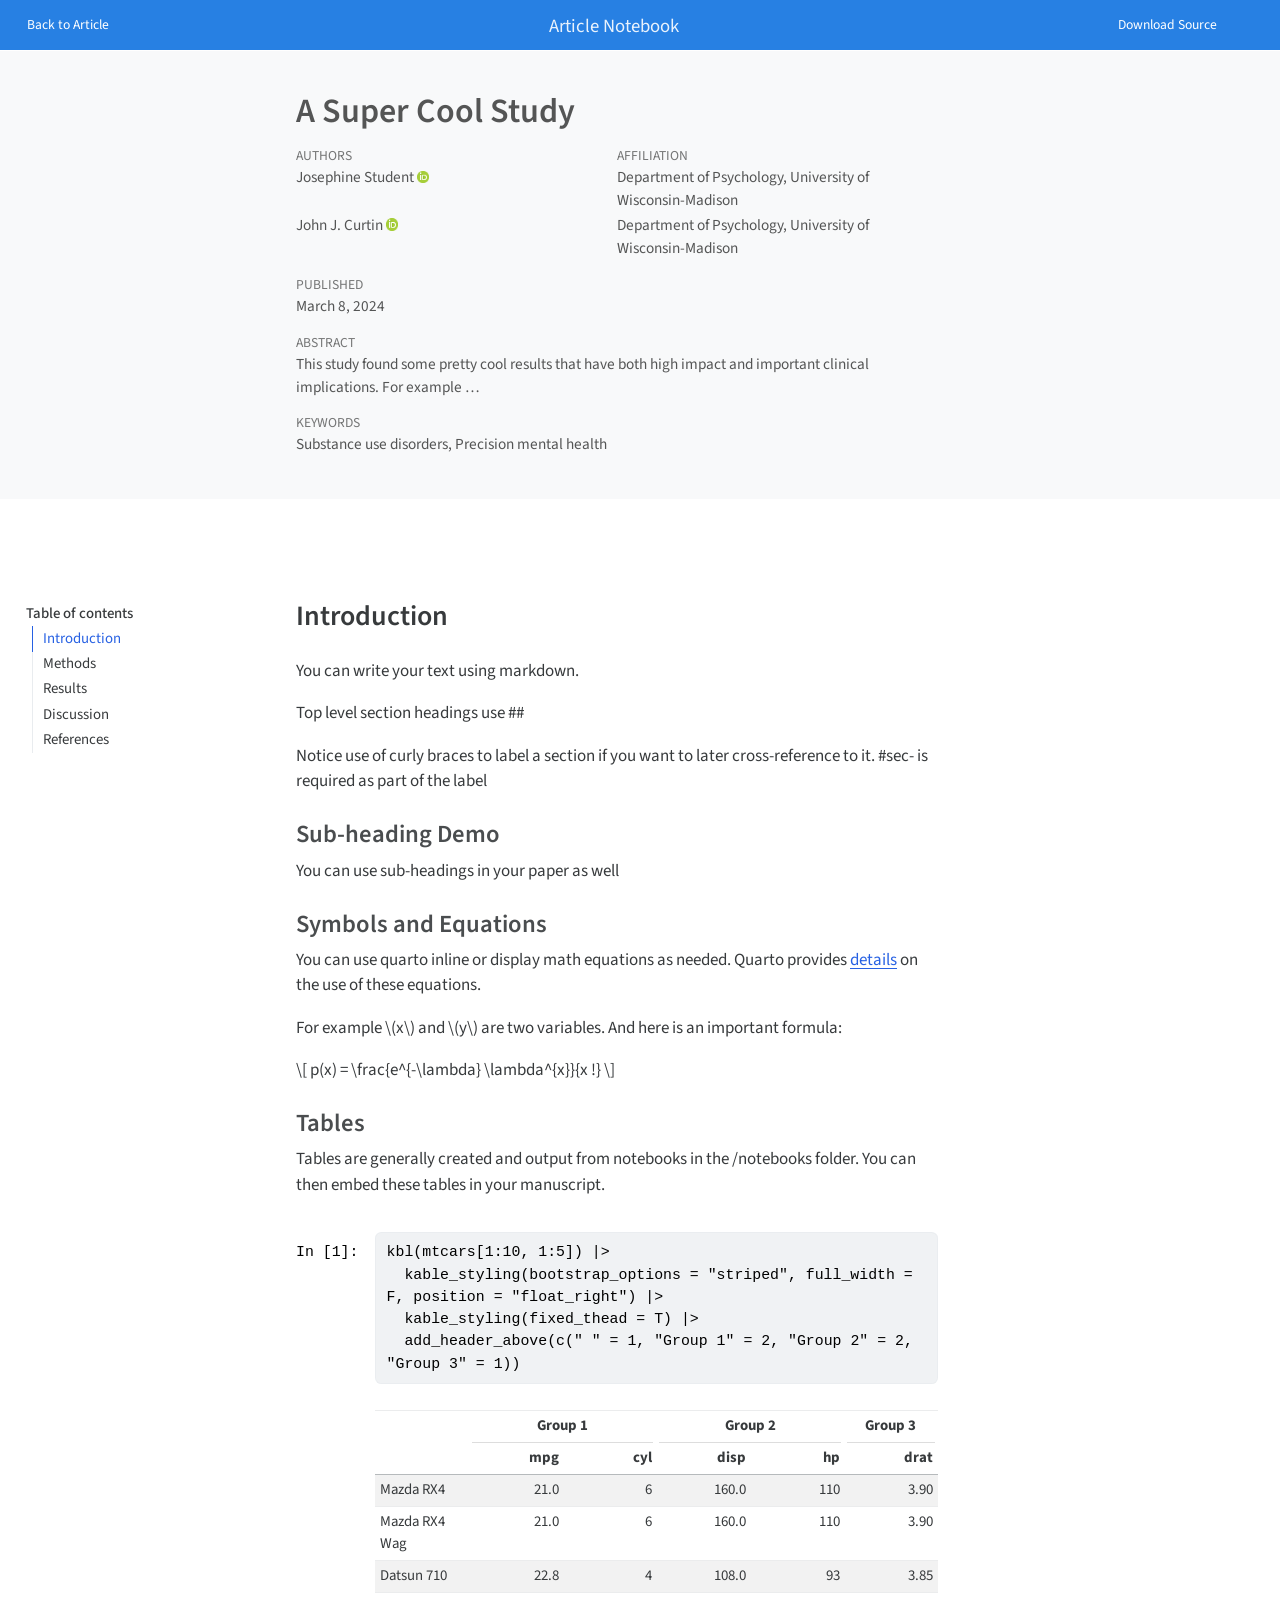
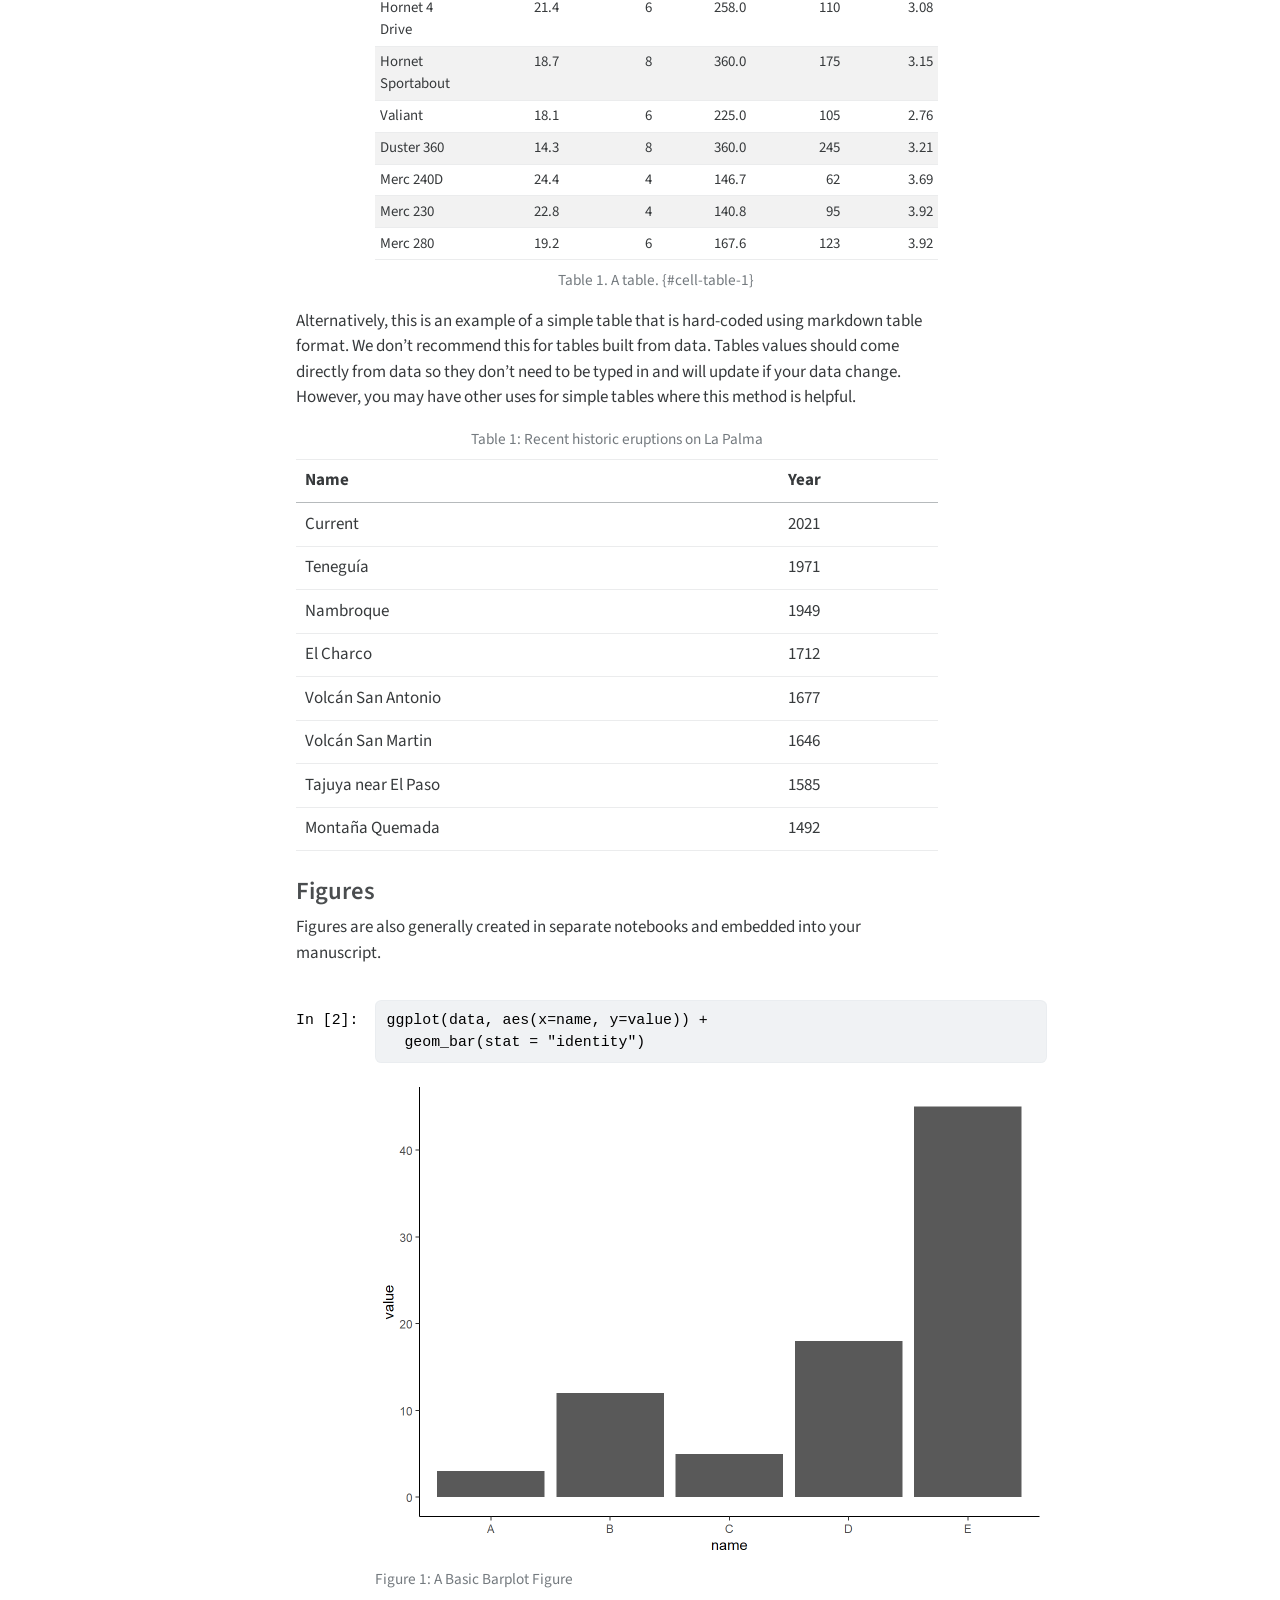
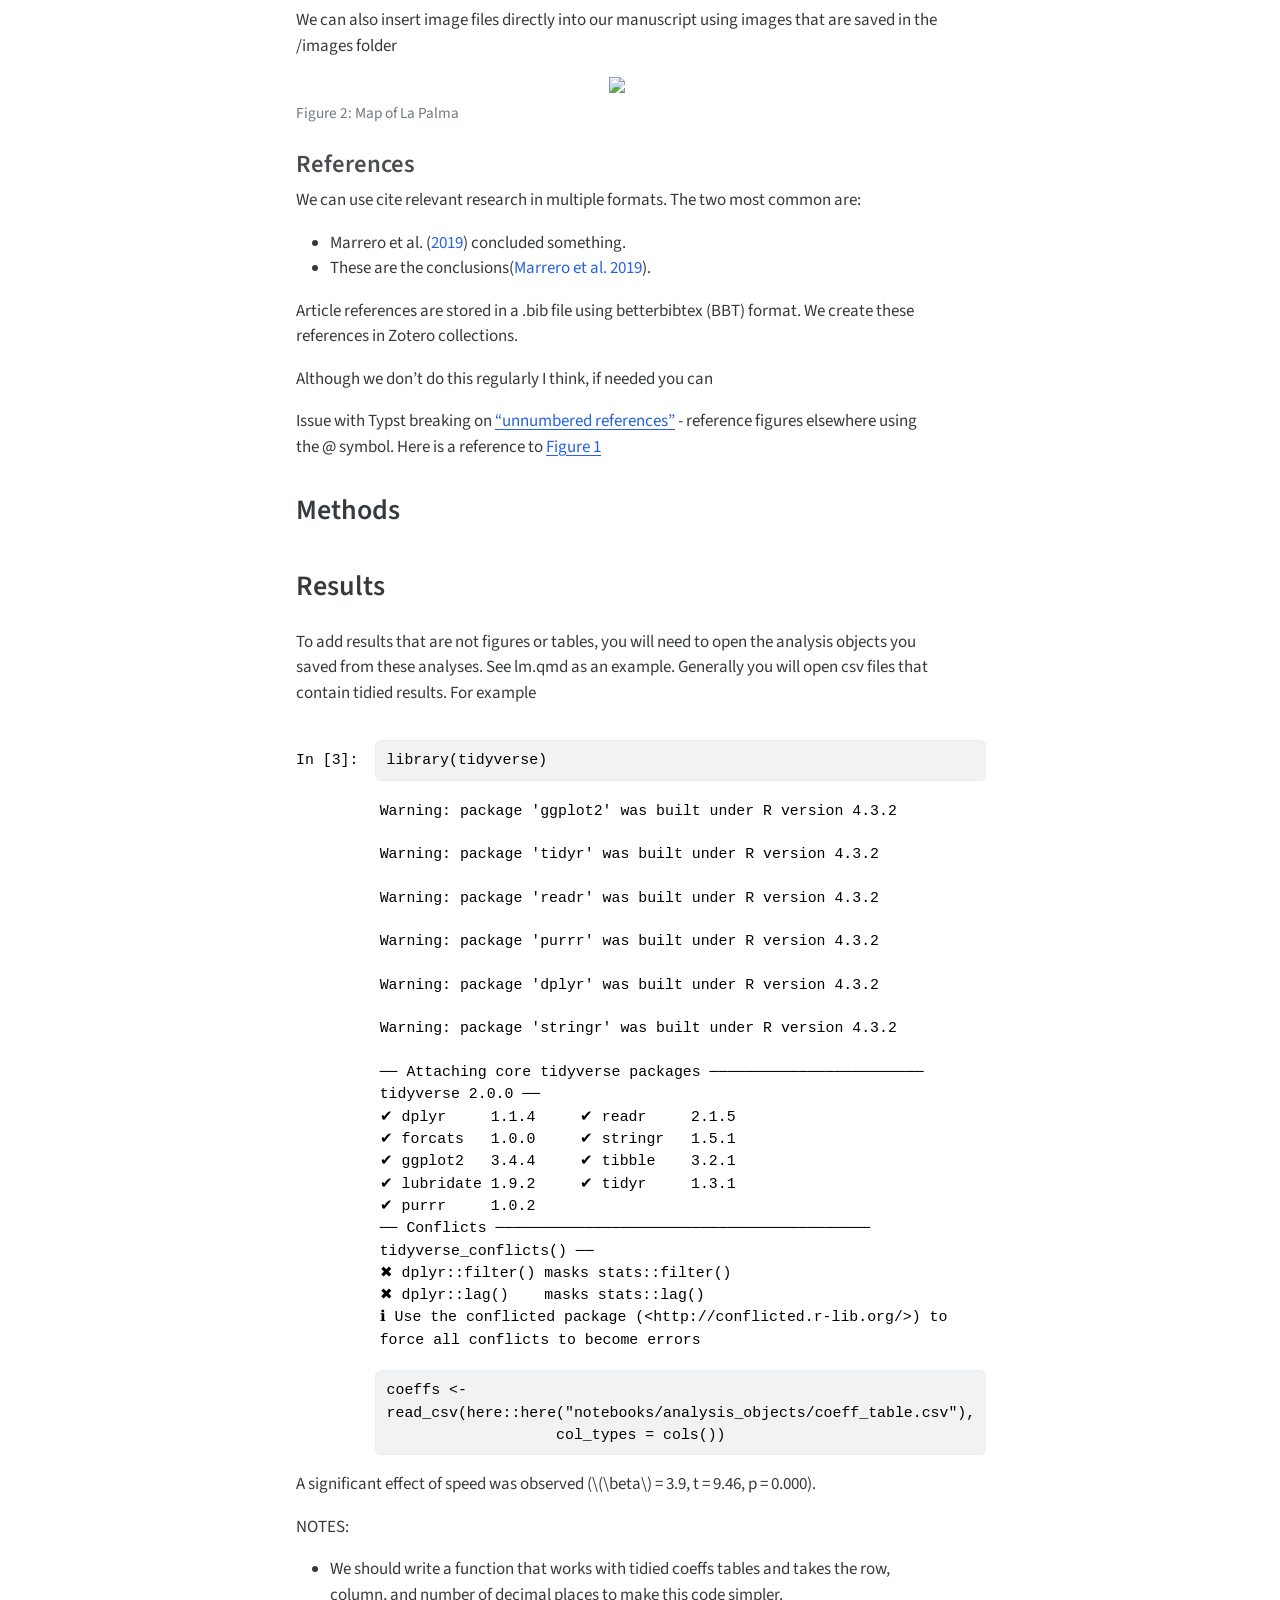
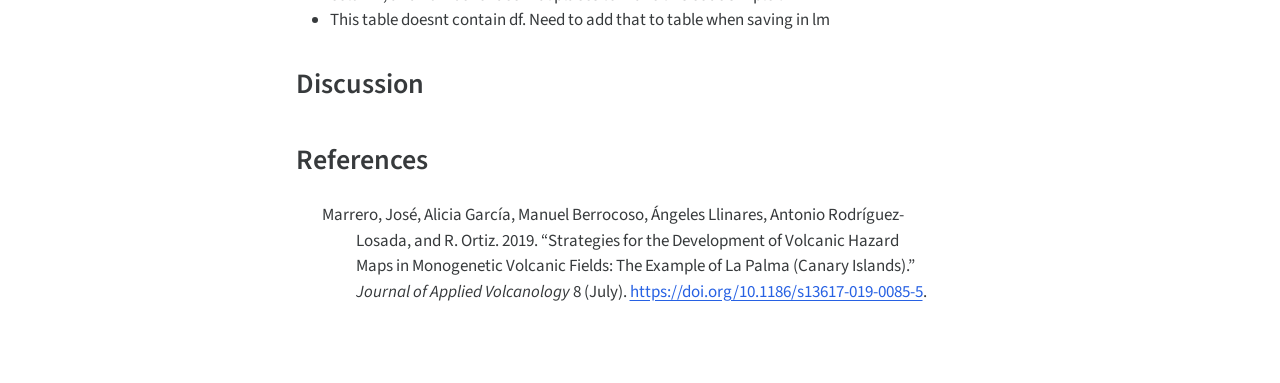
==== commit 496d7d1d: "Built site for gh-pages" ====
--- a/index-preview.html
+++ b/index-preview.html
@@ -513,7 +513,7 @@
 <div id="fig-1" class="quarto-figure quarto-figure-center quarto-float anchored">
 <figure class="quarto-float quarto-float-fig figure">
 <div aria-describedby="fig-1-caption-0ceaefa1-69ba-4598-a22c-09a6ac19f8ca" class="">
-<a href="index_files/figure-html/notebooks-fig1-fig-1-output-1.png" class="lightbox" data-glightbox="description: .lightbox-desc-1" data-gallery="quarto-lightbox-gallery-1"><img src="index_files/figure-html/notebooks-fig1-fig-1-output-1.png" width="672" height="480" class="figure-img"></a>
+<a href="index_files/figure-html/notebooks-fig1-fig-1-output-1.png" class="lightbox" data-gallery="quarto-lightbox-gallery-1" data-glightbox="description: .lightbox-desc-1"><img src="index_files/figure-html/notebooks-fig1-fig-1-output-1.png" width="672" height="480" class="figure-img"></a>
 </div>
 <figcaption class="quarto-float-caption-bottom quarto-float-caption quarto-float-fig" id="fig-1-caption-0ceaefa1-69ba-4598-a22c-09a6ac19f8ca">
 Figure&nbsp;1: A Basic Barplot Figure
@@ -527,7 +527,7 @@
 <div id="fig-map" class="quarto-figure quarto-figure-center quarto-float anchored">
 <figure class="quarto-float quarto-float-fig figure">
 <div aria-describedby="fig-map-caption-0ceaefa1-69ba-4598-a22c-09a6ac19f8ca">
-<a href="images/la-palma-map.png" class="lightbox" data-glightbox="description: .lightbox-desc-2" data-gallery="quarto-lightbox-gallery-2"><img src="images/la-palma-map.png" class="img-fluid figure-img"></a>
+<a href="images/la-palma-map.png" class="lightbox" data-gallery="quarto-lightbox-gallery-2" data-glightbox="description: .lightbox-desc-2"><img src="images/la-palma-map.png" class="img-fluid figure-img"></a>
 </div>
 <figcaption class="quarto-float-caption-bottom quarto-float-caption quarto-float-fig" id="fig-map-caption-0ceaefa1-69ba-4598-a22c-09a6ac19f8ca">
 Figure&nbsp;2: Map of La Palma
@@ -545,10 +545,7 @@
 </ul>
 <p>Article references are stored in a .bib file using betterbibtex (BBT) format. We create these references in Zotero collections.</p>
 <p>Although we don’t do this regularly I think, if needed you can</p>
-<ul>
-<li>reference other sections in the paper (e.g., Methods are described in <a href="#sec-methods" class="quarto-xref">Section&nbsp;2</a>)</li>
-<li>reference figures elsewhere using the @ symbol. Here is a reference to <a href="#fig-1" class="quarto-xref">Figure&nbsp;1</a></li>
-</ul>
+<p>Issue with Typst breaking on <a href="https://github.com/typst/typst/issues/1142">“unnumbered references”</a> <!-- - reference other sections in the paper (e.g., Methods are described in @sec-methods) --> - reference figures elsewhere using the @ symbol. Here is a reference to <a href="#fig-1" class="quarto-xref">Figure&nbsp;1</a></p>
 </section>
 </section>
 <section id="sec-methods" class="level2">
@@ -1001,7 +998,7 @@
     }
   }
 });
-</script>  </div> <!-- /content -->  <script>var lightboxQuarto = GLightbox({"openEffect":"zoom","loop":false,"closeEffect":"zoom","selector":".lightbox","descPosition":"bottom"});
+</script>  </div> <!-- /content -->  <script>var lightboxQuarto = GLightbox({"selector":".lightbox","loop":false,"closeEffect":"zoom","openEffect":"zoom","descPosition":"bottom"});
 window.onload = () => {
   lightboxQuarto.on('slide_before_load', (data) => {
     const { slideIndex, slideNode, slideConfig, player, trigger } = data;
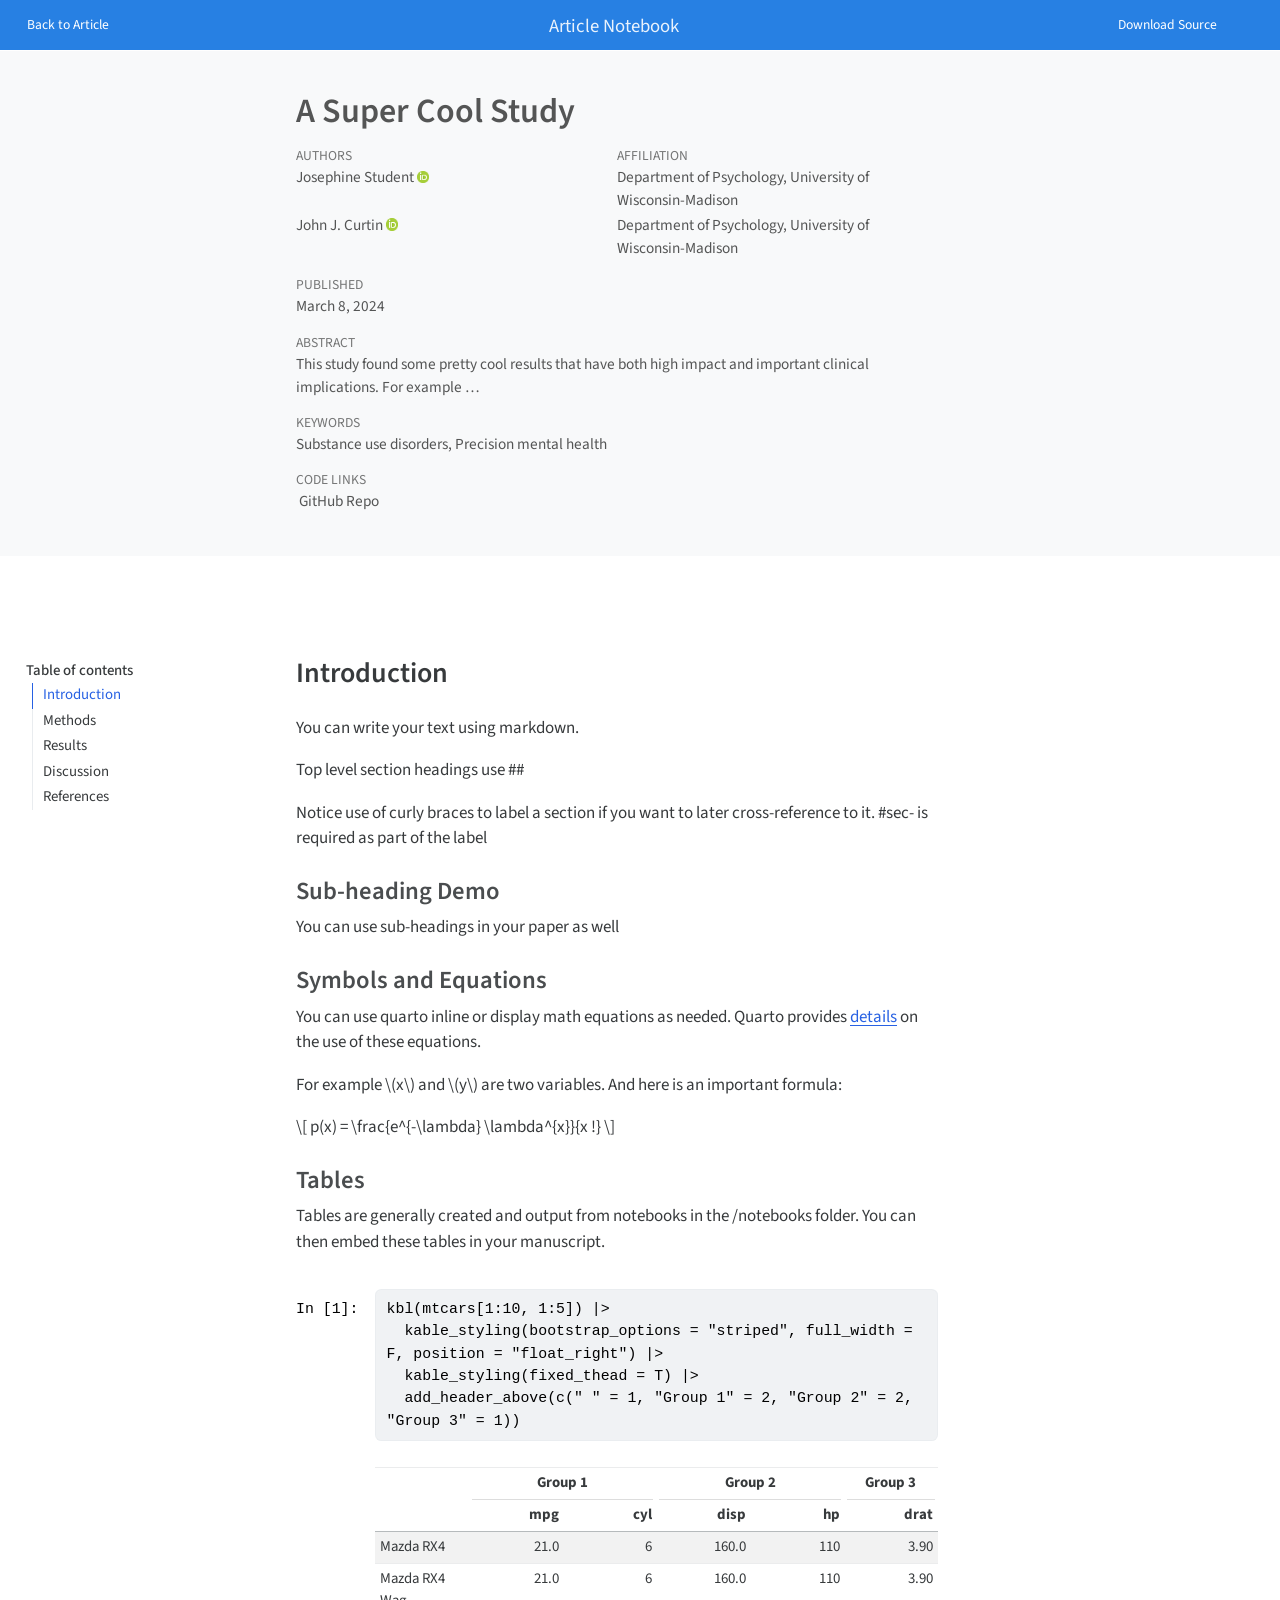
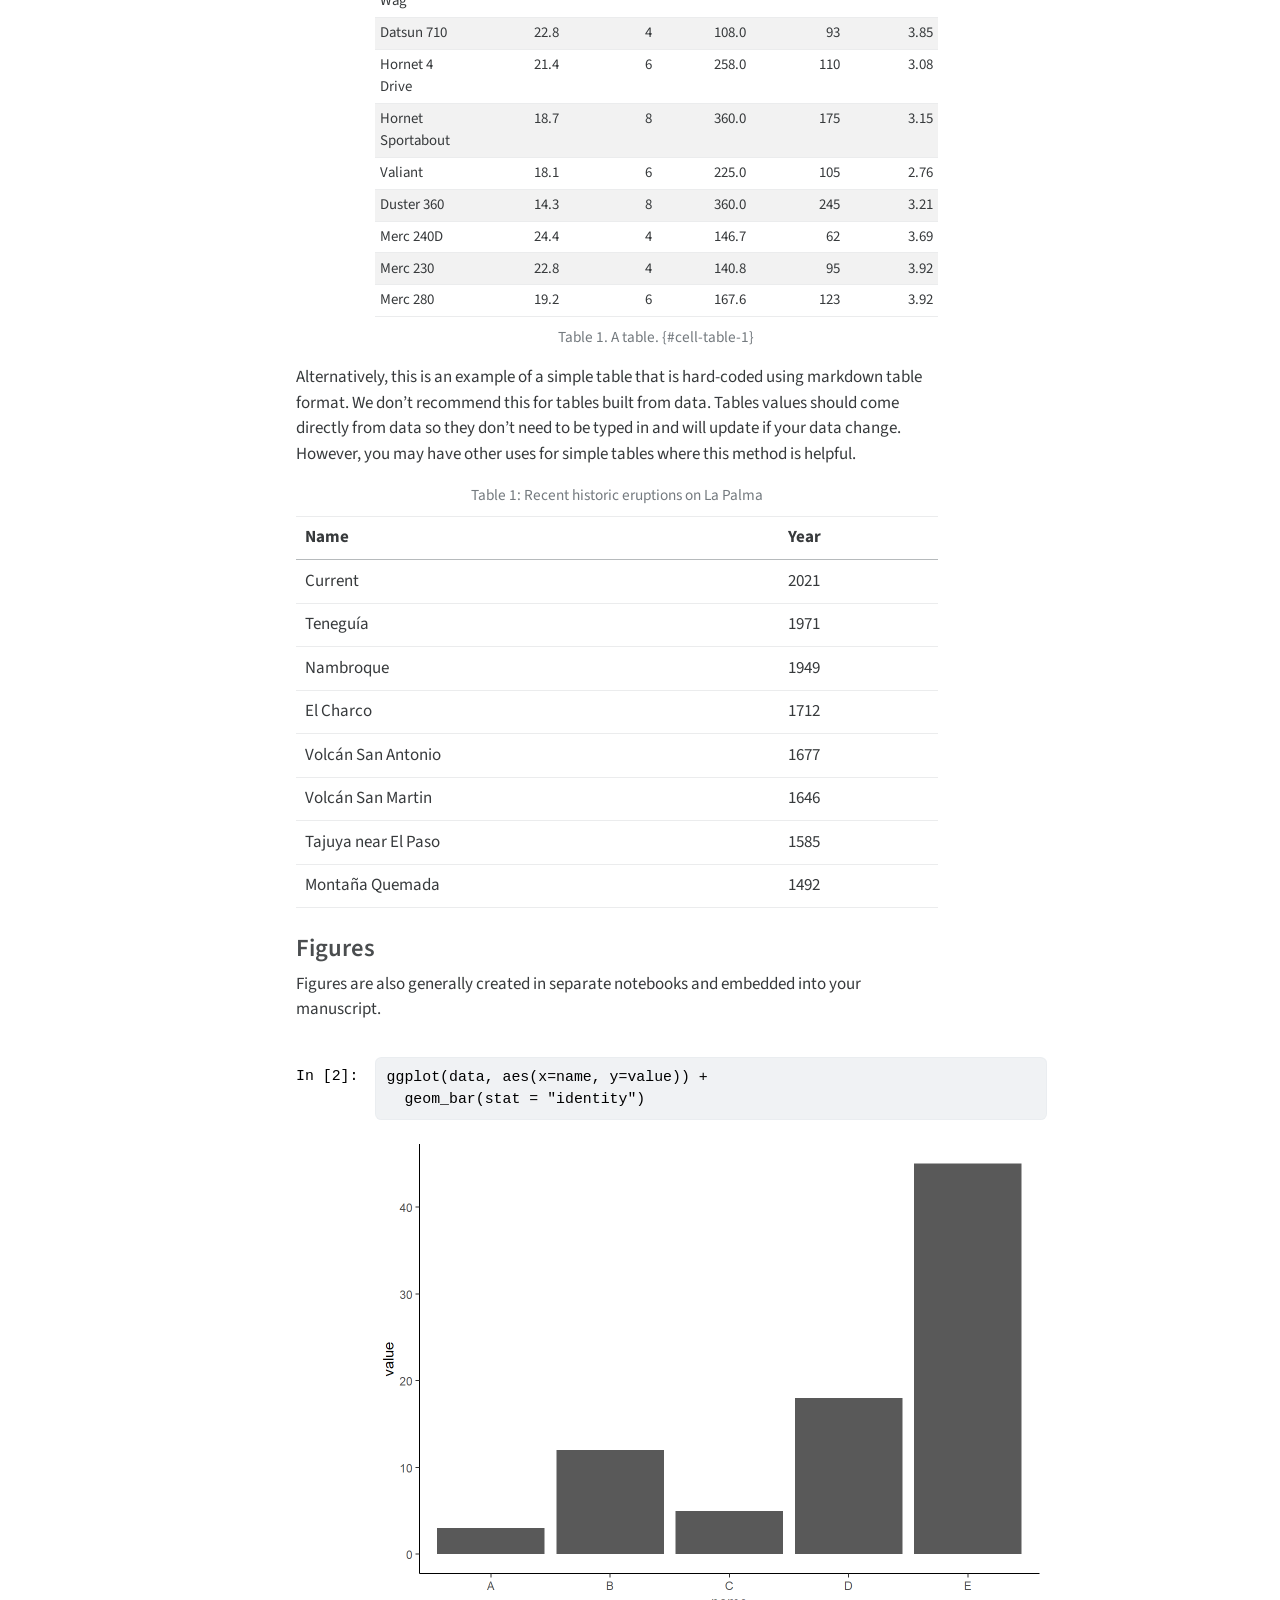
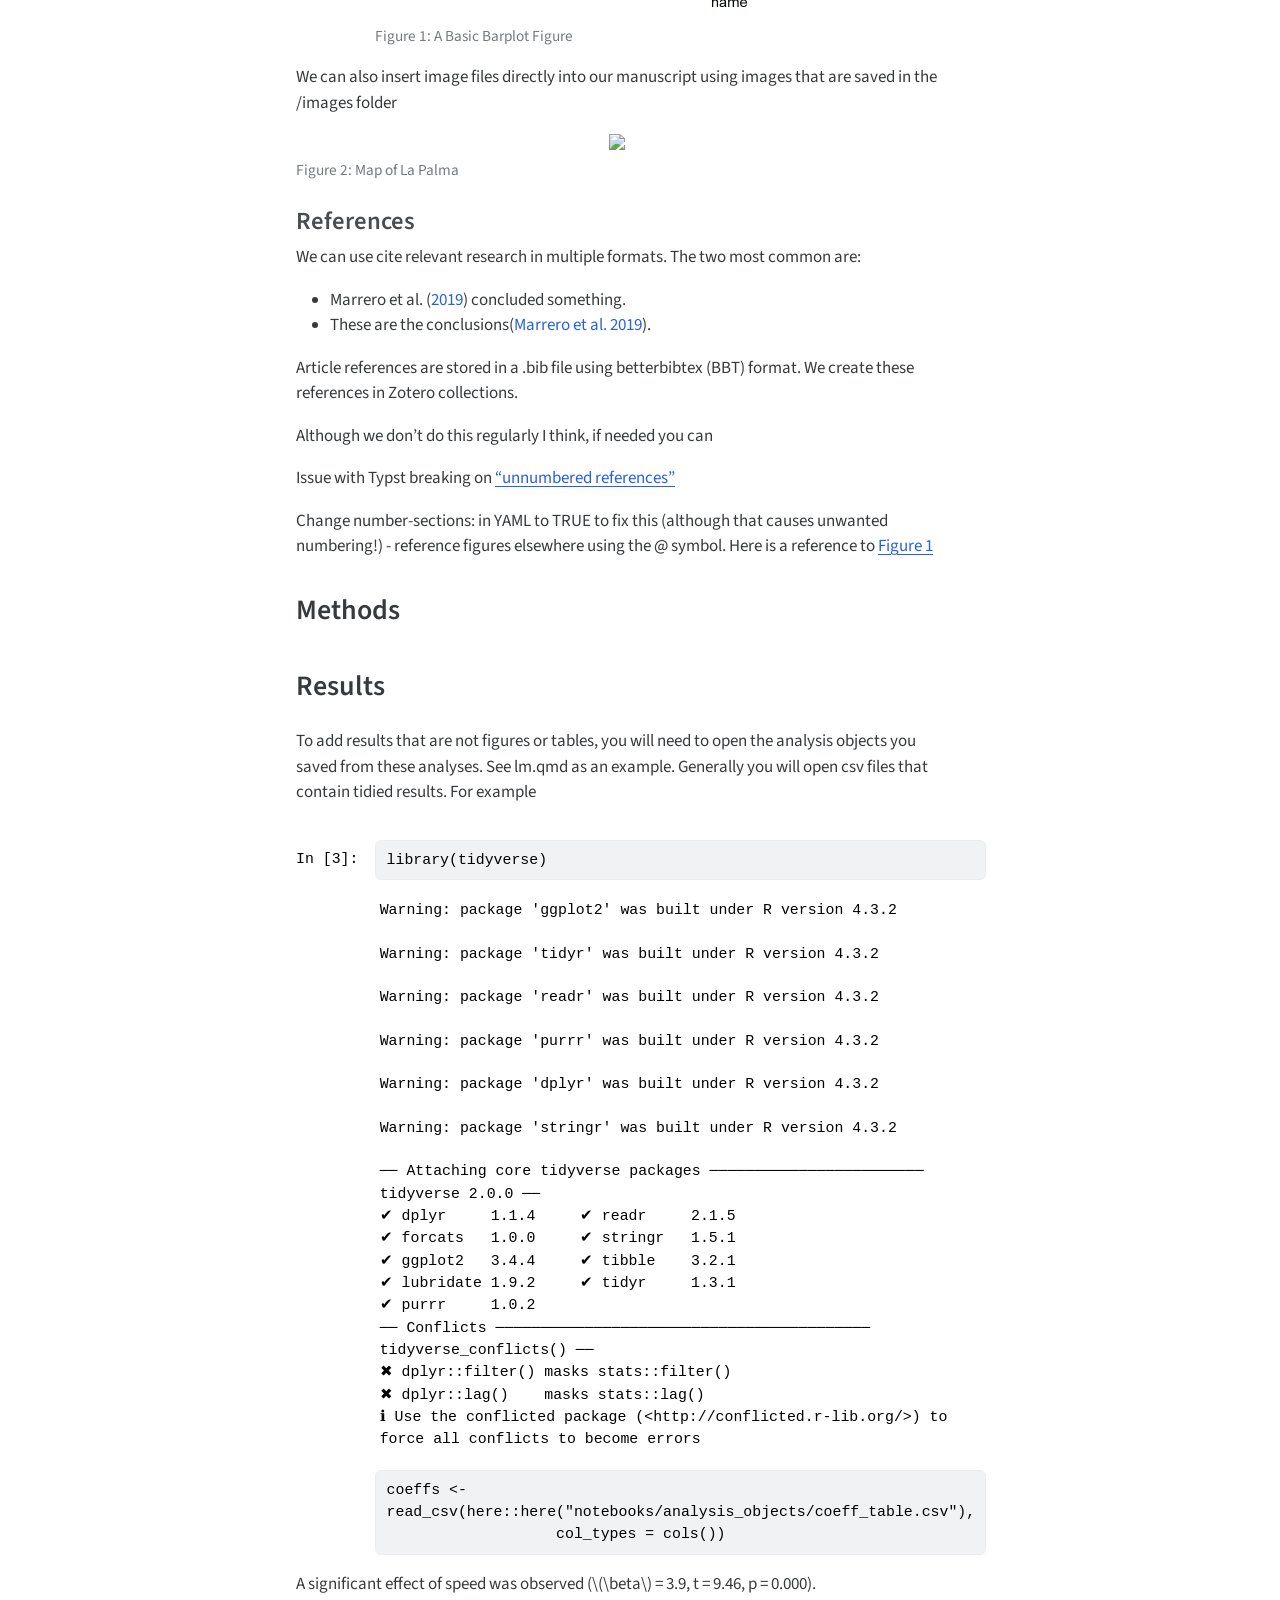
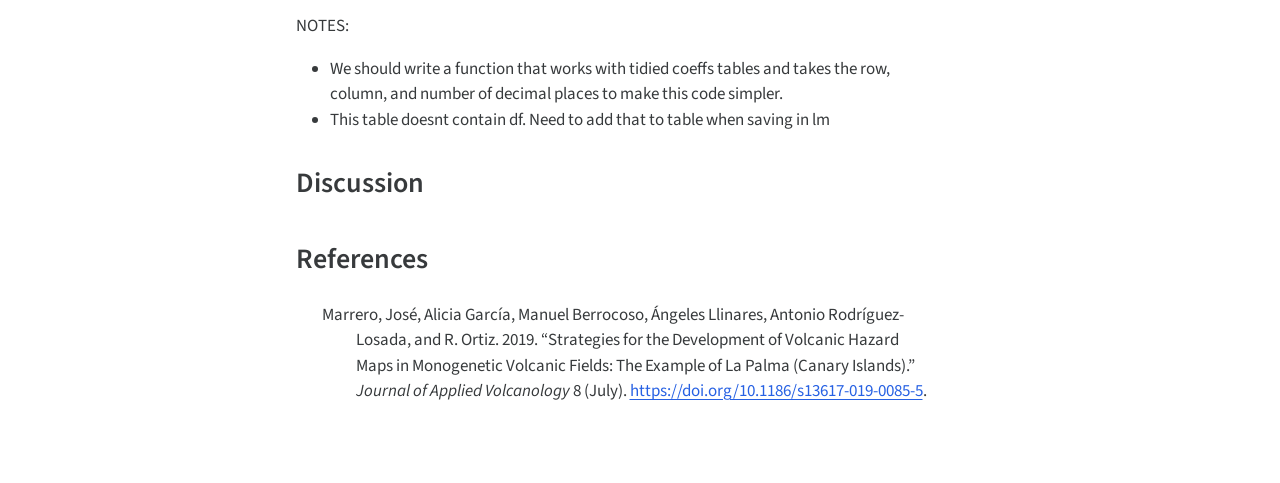
==== commit 30a13b5c: "Built site for gh-pages" ====
--- a/index-preview.html
+++ b/index-preview.html
@@ -276,7 +276,7 @@
     </div>
 
     <div class="quarto-other-links-text-target">
-    </div>  </div>
+    <div class="quarto-code-links"><div class="quarto-title-meta-heading">Code Links</div><div class="quarto-title-meta-contents"><span><a href="https://github.com/seschneck/suztest2/" target="_blank"><i class="bi bi-github"></i>GitHub Repo</a></span></div></div></div>  </div>
 </header><div id="quarto-content" class="page-columns page-rows-contents page-layout-article toc-left">
 <div id="quarto-sidebar-toc-left" class="sidebar toc-left">
   <nav id="TOC" role="doc-toc" class="toc-active">
@@ -545,7 +545,8 @@
 </ul>
 <p>Article references are stored in a .bib file using betterbibtex (BBT) format. We create these references in Zotero collections.</p>
 <p>Although we don’t do this regularly I think, if needed you can</p>
-<p>Issue with Typst breaking on <a href="https://github.com/typst/typst/issues/1142">“unnumbered references”</a> <!-- - reference other sections in the paper (e.g., Methods are described in @sec-methods) --> - reference figures elsewhere using the @ symbol. Here is a reference to <a href="#fig-1" class="quarto-xref">Figure&nbsp;1</a></p>
+<p>Issue with Typst breaking on <a href="https://github.com/typst/typst/issues/1142">“unnumbered references”</a></p>
+<p>Change number-sections: in YAML to TRUE to fix this (although that causes unwanted numbering!) <!-- - reference other sections in the paper (e.g., Methods are described in @sec-methods) --> - reference figures elsewhere using the @ symbol. Here is a reference to <a href="#fig-1" class="quarto-xref">Figure&nbsp;1</a></p>
 </section>
 </section>
 <section id="sec-methods" class="level2">
@@ -998,7 +999,7 @@
     }
   }
 });
-</script>  </div> <!-- /content -->  <script>var lightboxQuarto = GLightbox({"selector":".lightbox","loop":false,"closeEffect":"zoom","openEffect":"zoom","descPosition":"bottom"});
+</script>  </div> <!-- /content -->  <script>var lightboxQuarto = GLightbox({"closeEffect":"zoom","descPosition":"bottom","openEffect":"zoom","loop":false,"selector":".lightbox"});
 window.onload = () => {
   lightboxQuarto.on('slide_before_load', (data) => {
     const { slideIndex, slideNode, slideConfig, player, trigger } = data;
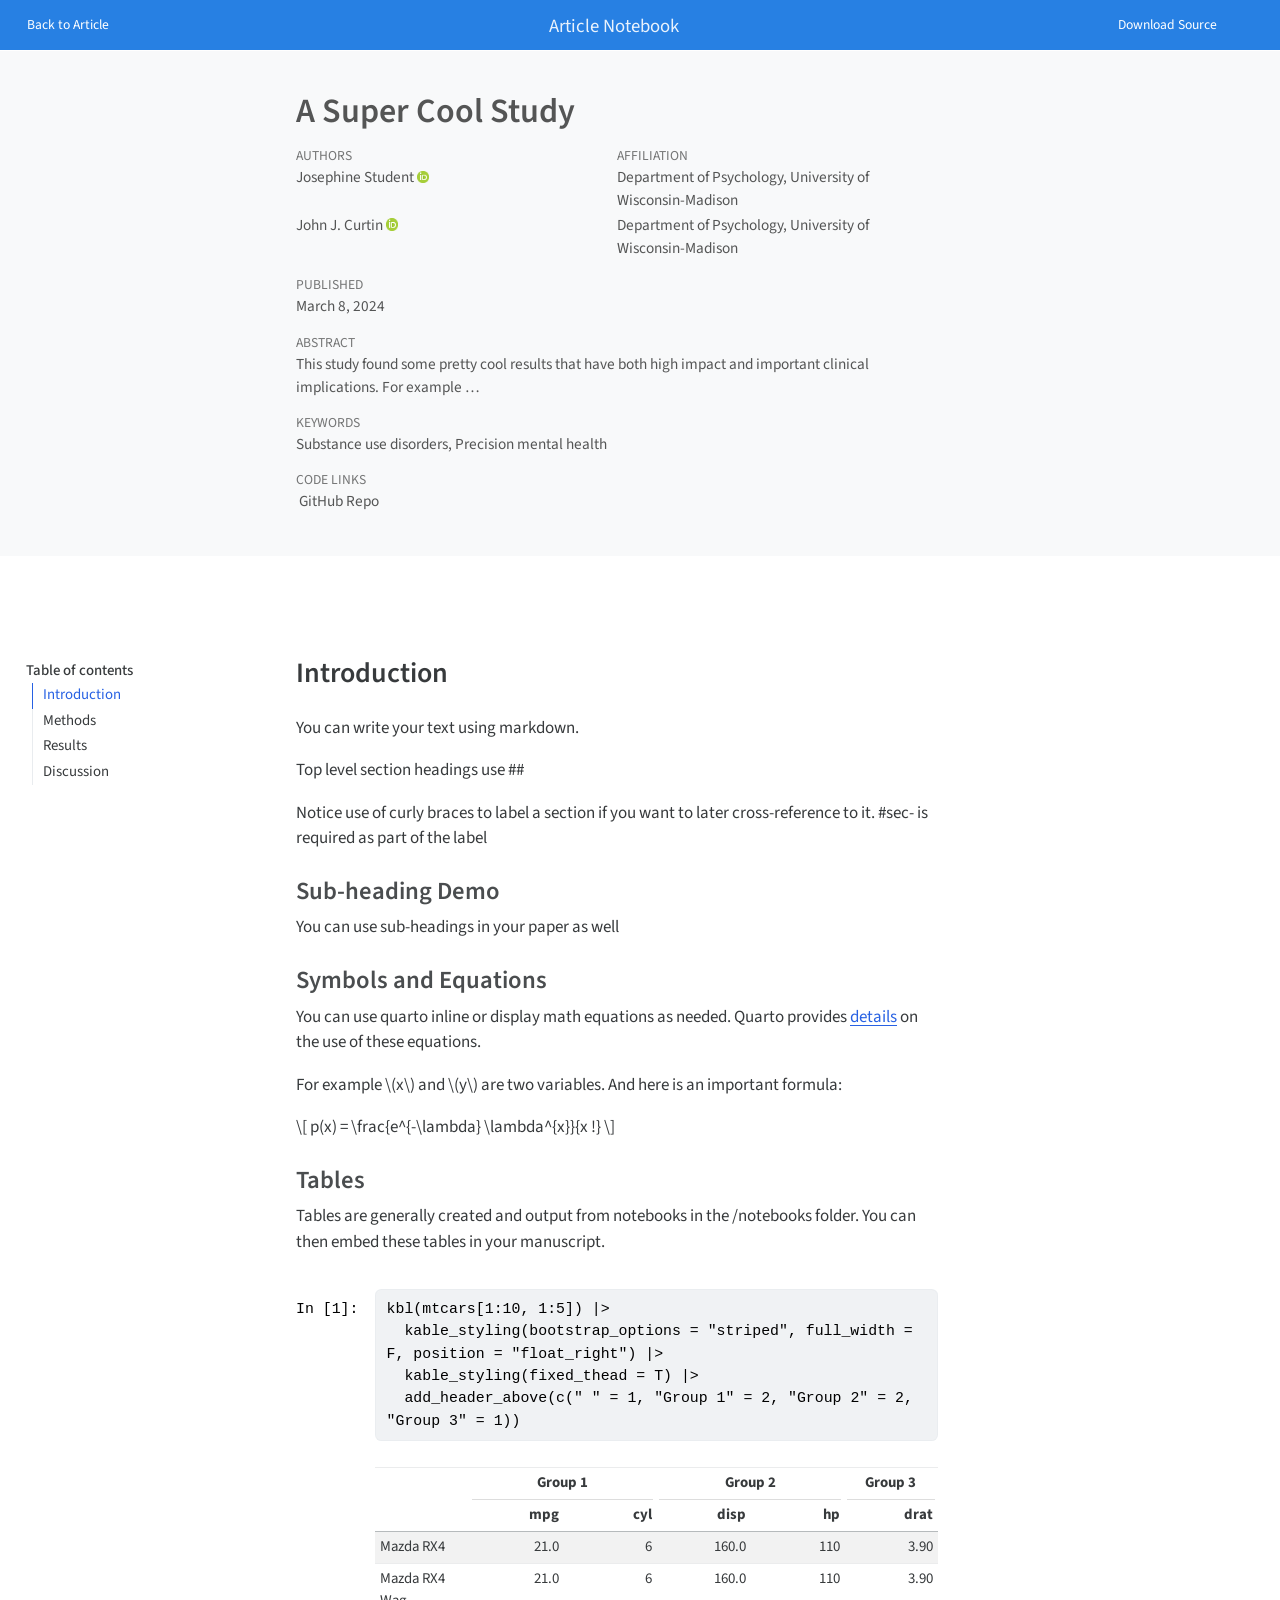
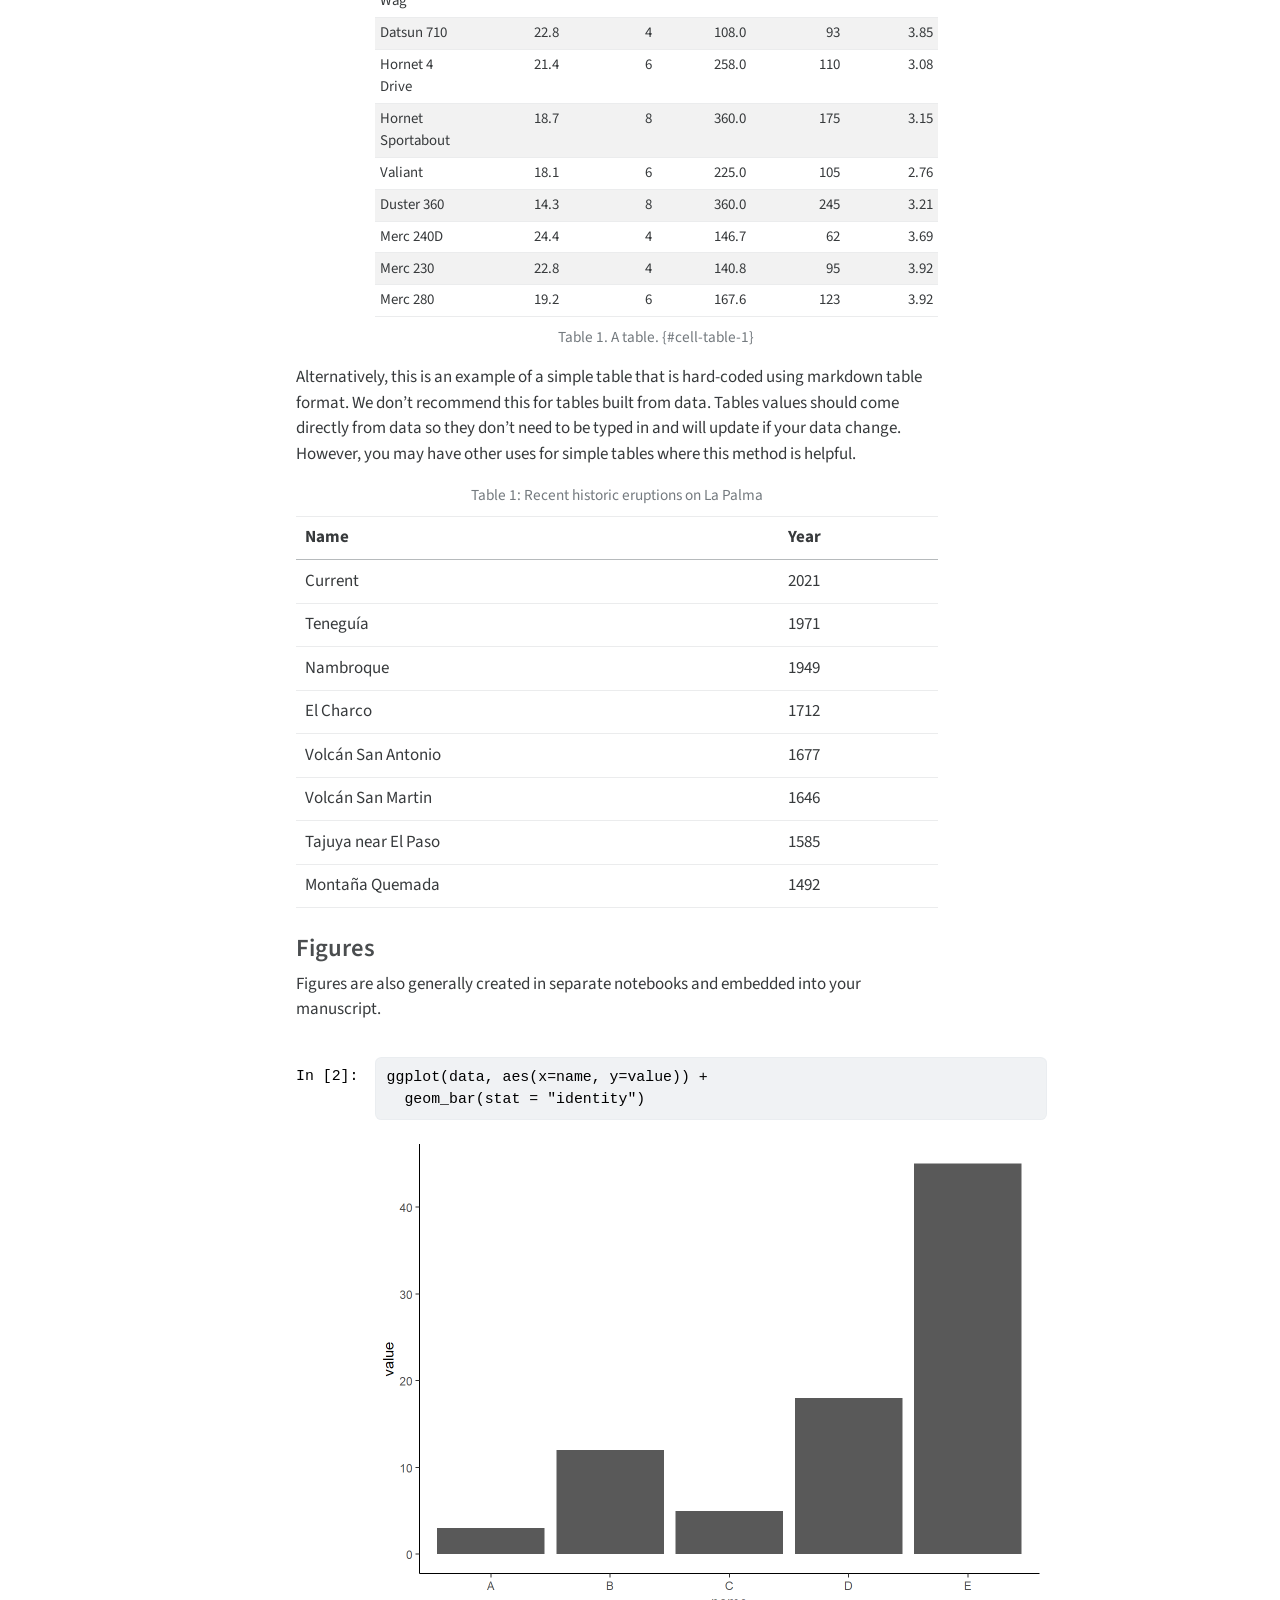
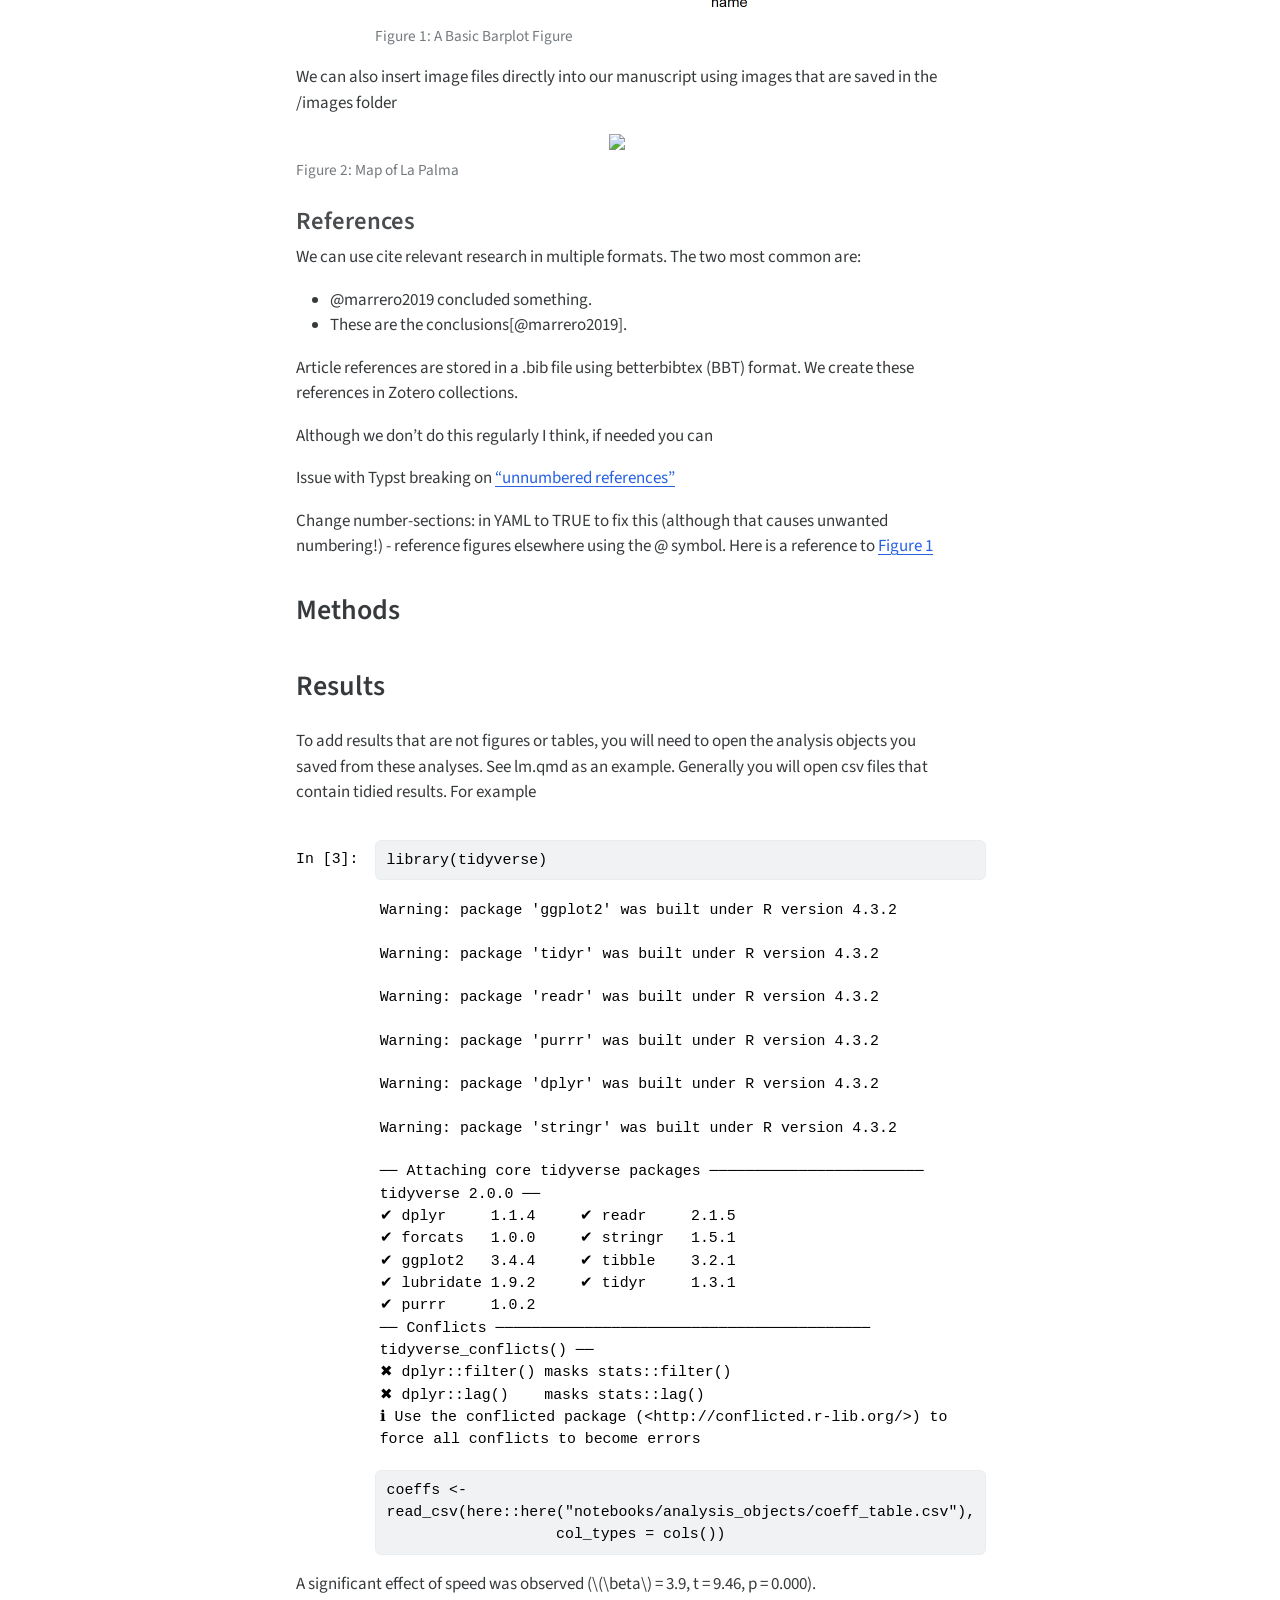
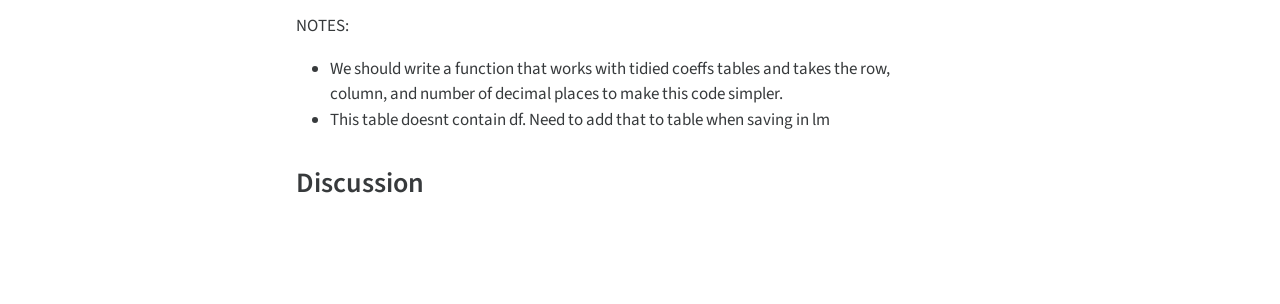
==== commit ac91d25f: "Built site for gh-pages" ====
--- a/index-preview.html
+++ b/index-preview.html
@@ -57,27 +57,7 @@
       @media screen {
       pre > code.sourceCode > span > a:first-child::before { text-decoration: underline; }
       }
-      /* CSS for citations */
-      div.csl-bib-body { }
-      div.csl-entry {
-        clear: both;
-        margin-bottom: 0em;
-      }
-      .hanging-indent div.csl-entry {
-        margin-left:2em;
-        text-indent:-2em;
-      }
-      div.csl-left-margin {
-        min-width:2em;
-        float:left;
-      }
-      div.csl-right-inline {
-        margin-left:2em;
-        padding-left:1em;
-      }
-      div.csl-indent {
-        margin-left: 2em;
-      }    </style>
+    </style>
 
     <style>
       body.hypothesis-enabled #quarto-embed-header {
@@ -201,7 +181,6 @@
 <meta name="citation_online_date" content="2024-03-08">
 <meta name="citation_language" content="en">
 <meta name="citation_journal_title" content="Journal of Important Findings">
-<meta name="citation_reference" content="citation_title=Strategies for the development of volcanic hazard maps in monogenetic volcanic fields: The example of La Palma (Canary Islands);,citation_author=José Marrero;,citation_author=Alicia García;,citation_author=Manuel Berrocoso;,citation_author=Ángeles Llinares;,citation_author=Antonio Rodríguez-Losada;,citation_author=R. Ortiz;,citation_publication_date=2019-07;,citation_cover_date=2019-07;,citation_year=2019;,citation_doi=10.1186/s13617-019-0085-5;,citation_volume=8;,citation_journal_title=Journal of Applied Volcanology;">
 </head>
 
   <body class="quarto-notebook">
@@ -294,7 +273,6 @@
   <li><a href="#sec-methods" id="toc-sec-methods" class="nav-link" data-scroll-target="#sec-methods">Methods</a></li>
   <li><a href="#sec-results" id="toc-sec-results" class="nav-link" data-scroll-target="#sec-results">Results</a></li>
   <li><a href="#sec-discussion" id="toc-sec-discussion" class="nav-link" data-scroll-target="#sec-discussion">Discussion</a></li>
-  <li><a href="#references-1" id="toc-references-1" class="nav-link" data-scroll-target="#references-1">References</a></li>
   </ul>
 </nav>
 </div>
@@ -539,9 +517,9 @@
 <h3 class="anchored" data-anchor-id="references">References</h3>
 <p>We can use cite relevant research in multiple formats. The two most common are:</p>
 <ul>
-<li><span class="citation" data-cites="marrero2019">Marrero et al. (<a href="#ref-marrero2019" role="doc-biblioref">2019</a>)</span> concluded something.<br>
+<li><span class="citation" data-cites="marrero2019">@marrero2019</span> concluded something.<br>
 </li>
-<li>These are the conclusions<span class="citation" data-cites="marrero2019">(<a href="#ref-marrero2019" role="doc-biblioref">Marrero et al. 2019</a>)</span>.</li>
+<li>These are the conclusions<span class="citation" data-cites="marrero2019">[@marrero2019]</span>.</li>
 </ul>
 <p>Article references are stored in a .bib file using betterbibtex (BBT) format. We create these references in Zotero collections.</p>
 <p>Although we don’t do this regularly I think, if needed you can</p>
@@ -599,14 +577,6 @@
 </section>
 <section id="sec-discussion" class="level2">
 <h2 class="anchored" data-anchor-id="sec-discussion">Discussion</h2>
-</section>
-<section id="references-1" class="level2 unnumbered">
-<h2 class="unnumbered anchored" data-anchor-id="references-1">References</h2>
-<div id="refs" class="references csl-bib-body hanging-indent" data-entry-spacing="0" role="list">
-<div id="ref-marrero2019" class="csl-entry" role="listitem">
-Marrero, José, Alicia García, Manuel Berrocoso, Ángeles Llinares, Antonio Rodríguez-Losada, and R. Ortiz. 2019. <span>“Strategies for the Development of Volcanic Hazard Maps in Monogenetic Volcanic Fields: The Example of <span>La</span> <span>Palma</span> (<span>Canary</span> <span>Islands</span>).”</span> <em>Journal of Applied Volcanology</em> 8 (July). <a href="https://doi.org/10.1186/s13617-019-0085-5">https://doi.org/10.1186/s13617-019-0085-5</a>.
-</div>
-</div>
 <div class="hidden" aria-hidden="true">
 <span class="glightbox-desc lightbox-desc-1">Figure&nbsp;1: A Basic Barplot Figure</span>
 <span class="glightbox-desc lightbox-desc-2">Figure&nbsp;2: Map of La Palma</span>
@@ -999,7 +969,7 @@
     }
   }
 });
-</script>  </div> <!-- /content -->  <script>var lightboxQuarto = GLightbox({"closeEffect":"zoom","descPosition":"bottom","openEffect":"zoom","loop":false,"selector":".lightbox"});
+</script>  </div> <!-- /content -->  <script>var lightboxQuarto = GLightbox({"closeEffect":"zoom","openEffect":"zoom","selector":".lightbox","loop":false,"descPosition":"bottom"});
 window.onload = () => {
   lightboxQuarto.on('slide_before_load', (data) => {
     const { slideIndex, slideNode, slideConfig, player, trigger } = data;
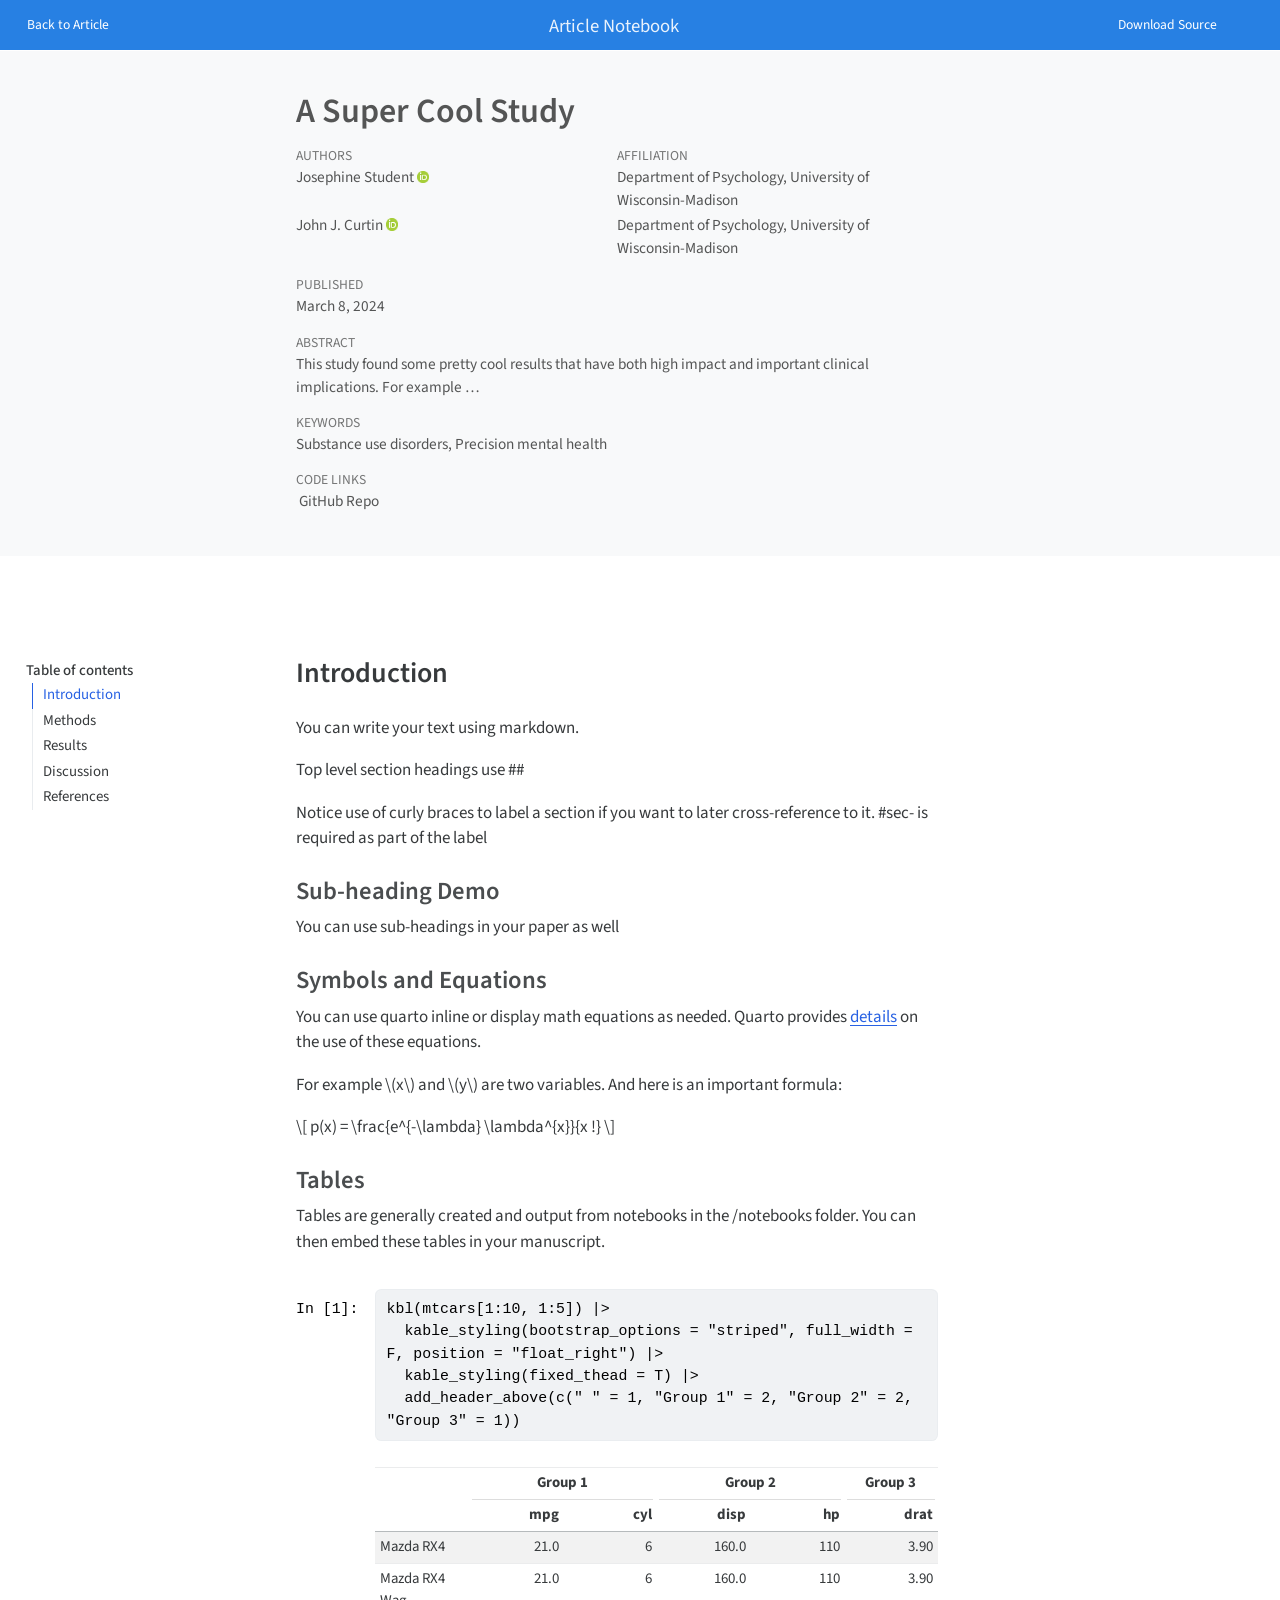
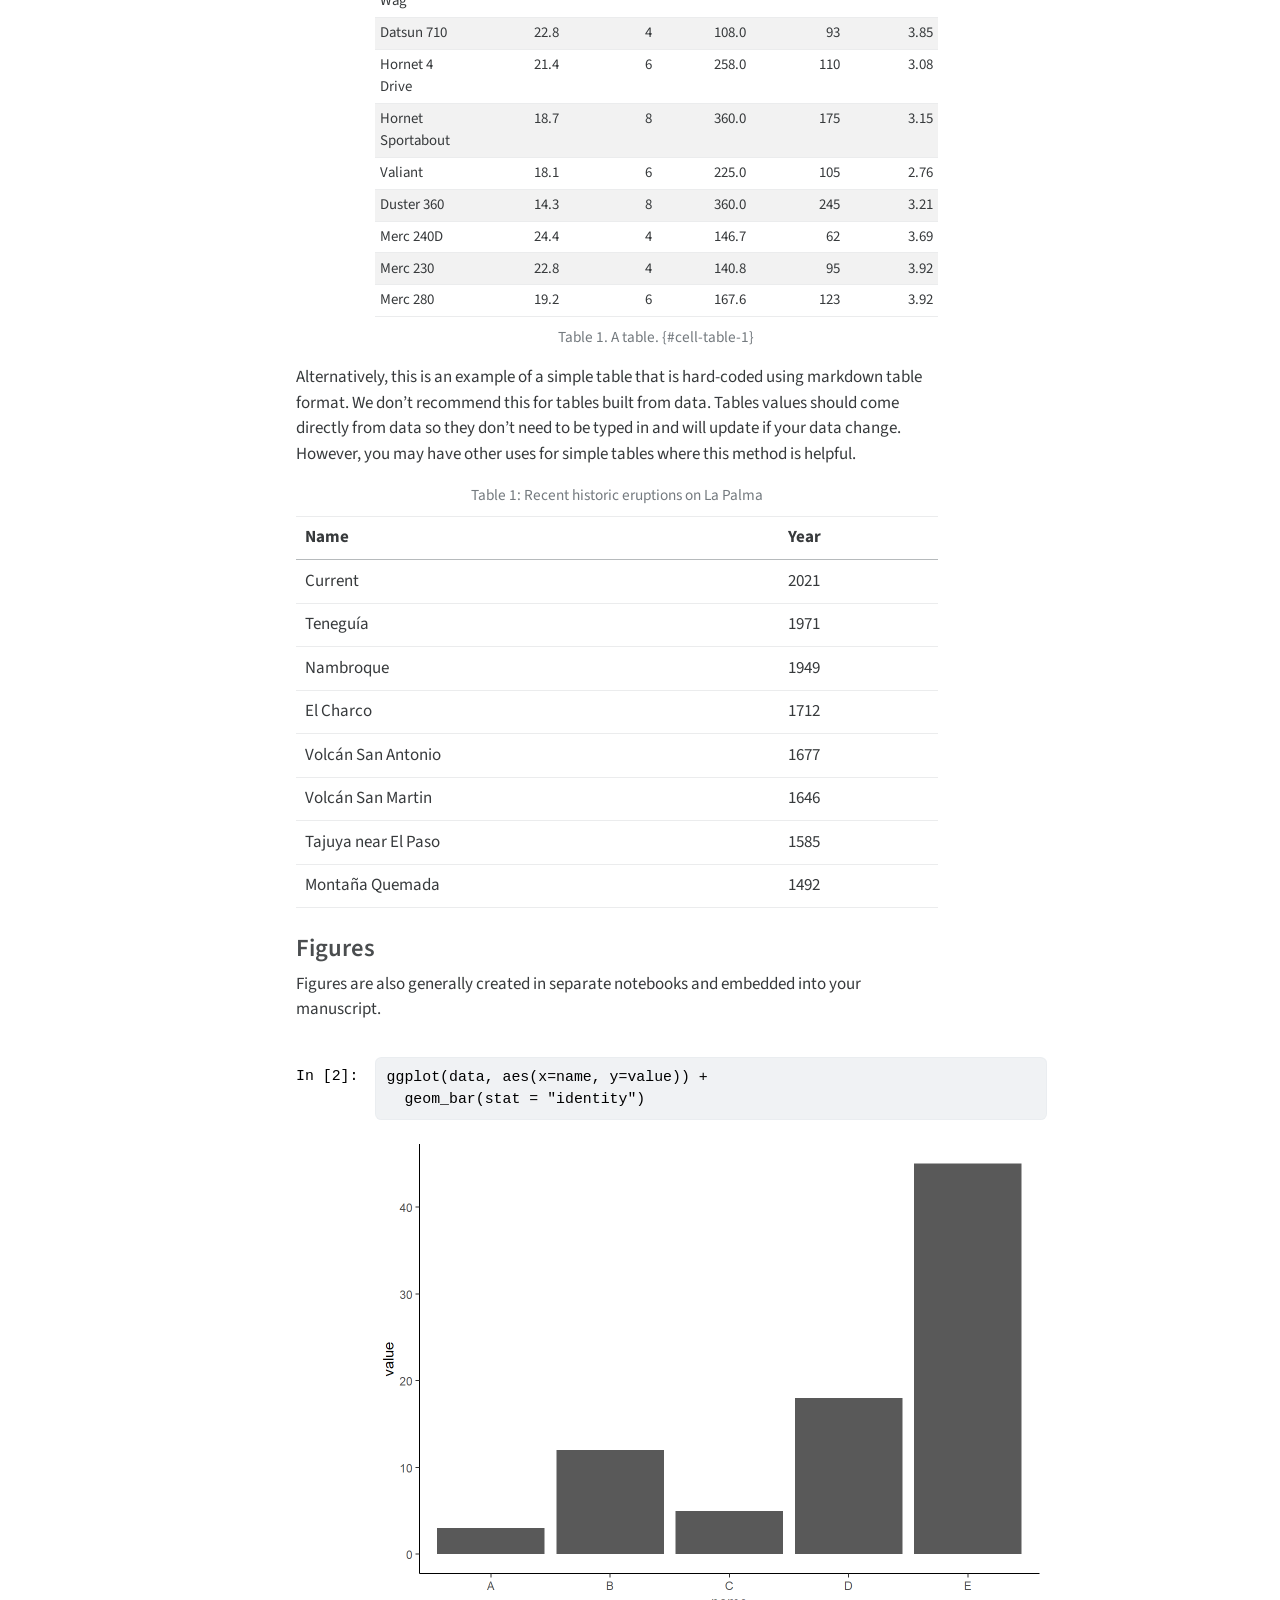
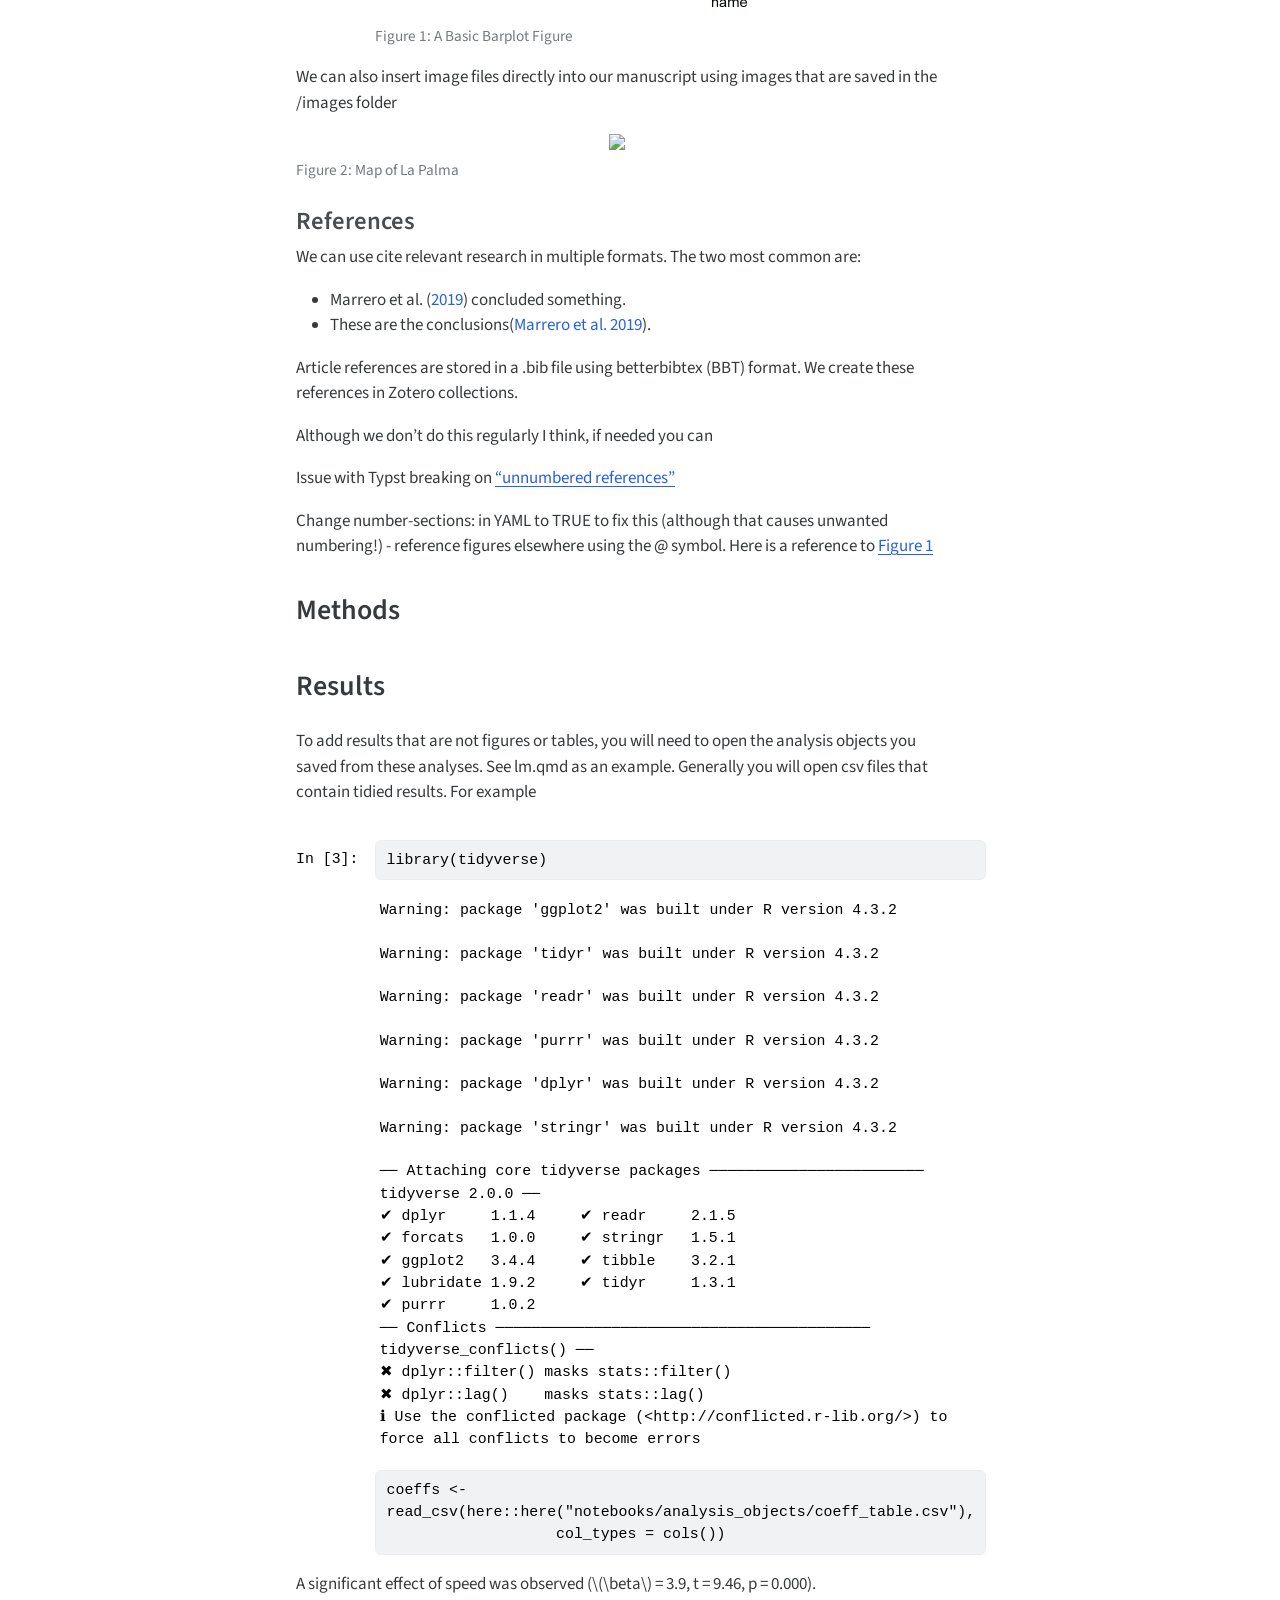
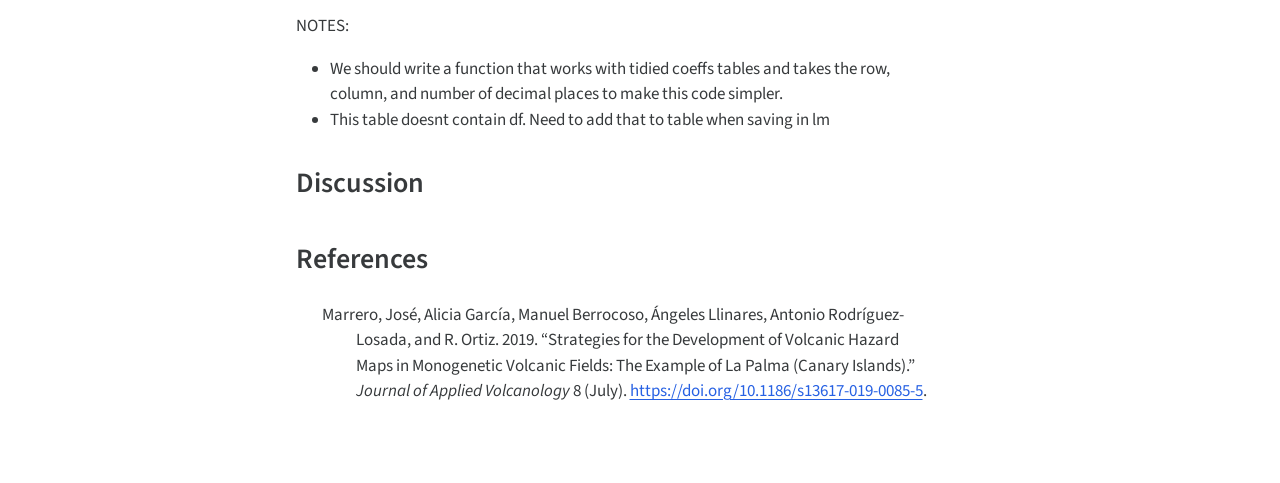
==== commit 396846a2: "Built site for gh-pages" ====
--- a/index-preview.html
+++ b/index-preview.html
@@ -57,7 +57,27 @@
       @media screen {
       pre > code.sourceCode > span > a:first-child::before { text-decoration: underline; }
       }
-    </style>
+      /* CSS for citations */
+      div.csl-bib-body { }
+      div.csl-entry {
+        clear: both;
+        margin-bottom: 0em;
+      }
+      .hanging-indent div.csl-entry {
+        margin-left:2em;
+        text-indent:-2em;
+      }
+      div.csl-left-margin {
+        min-width:2em;
+        float:left;
+      }
+      div.csl-right-inline {
+        margin-left:2em;
+        padding-left:1em;
+      }
+      div.csl-indent {
+        margin-left: 2em;
+      }    </style>
 
     <style>
       body.hypothesis-enabled #quarto-embed-header {
@@ -181,6 +201,7 @@
 <meta name="citation_online_date" content="2024-03-08">
 <meta name="citation_language" content="en">
 <meta name="citation_journal_title" content="Journal of Important Findings">
+<meta name="citation_reference" content="citation_title=Strategies for the development of volcanic hazard maps in monogenetic volcanic fields: The example of La Palma (Canary Islands);,citation_author=José Marrero;,citation_author=Alicia García;,citation_author=Manuel Berrocoso;,citation_author=Ángeles Llinares;,citation_author=Antonio Rodríguez-Losada;,citation_author=R. Ortiz;,citation_publication_date=2019-07;,citation_cover_date=2019-07;,citation_year=2019;,citation_doi=10.1186/s13617-019-0085-5;,citation_volume=8;,citation_journal_title=Journal of Applied Volcanology;">
 </head>
 
   <body class="quarto-notebook">
@@ -273,6 +294,7 @@
   <li><a href="#sec-methods" id="toc-sec-methods" class="nav-link" data-scroll-target="#sec-methods">Methods</a></li>
   <li><a href="#sec-results" id="toc-sec-results" class="nav-link" data-scroll-target="#sec-results">Results</a></li>
   <li><a href="#sec-discussion" id="toc-sec-discussion" class="nav-link" data-scroll-target="#sec-discussion">Discussion</a></li>
+  <li><a href="#references-1" id="toc-references-1" class="nav-link" data-scroll-target="#references-1">References</a></li>
   </ul>
 </nav>
 </div>
@@ -517,9 +539,9 @@
 <h3 class="anchored" data-anchor-id="references">References</h3>
 <p>We can use cite relevant research in multiple formats. The two most common are:</p>
 <ul>
-<li><span class="citation" data-cites="marrero2019">@marrero2019</span> concluded something.<br>
+<li><span class="citation" data-cites="marrero2019">Marrero et al. (<a href="#ref-marrero2019" role="doc-biblioref">2019</a>)</span> concluded something.<br>
 </li>
-<li>These are the conclusions<span class="citation" data-cites="marrero2019">[@marrero2019]</span>.</li>
+<li>These are the conclusions<span class="citation" data-cites="marrero2019">(<a href="#ref-marrero2019" role="doc-biblioref">Marrero et al. 2019</a>)</span>.</li>
 </ul>
 <p>Article references are stored in a .bib file using betterbibtex (BBT) format. We create these references in Zotero collections.</p>
 <p>Although we don’t do this regularly I think, if needed you can</p>
@@ -577,6 +599,18 @@
 </section>
 <section id="sec-discussion" class="level2">
 <h2 class="anchored" data-anchor-id="sec-discussion">Discussion</h2>
+</section>
+<section id="references-1" class="level2 unnumbered">
+<h2 class="unnumbered anchored" data-anchor-id="references-1">References</h2>
+<div id="refs" class="references csl-bib-body hanging-indent" data-entry-spacing="0" role="list">
+<div id="ref-marrero2019" class="csl-entry" role="listitem">
+Marrero, José, Alicia García, Manuel Berrocoso, Ángeles Llinares, Antonio Rodríguez-Losada, and R. Ortiz. 2019. <span>“Strategies for the Development of Volcanic Hazard Maps in Monogenetic Volcanic Fields: The Example of <span>La</span> <span>Palma</span> (<span>Canary</span> <span>Islands</span>).”</span> <em>Journal of Applied Volcanology</em> 8 (July). <a href="https://doi.org/10.1186/s13617-019-0085-5">https://doi.org/10.1186/s13617-019-0085-5</a>.
+</div>
+</div>
+<!-- Note: Ref section still doesn't seem APA style. Typst will in teh future support standalone refs. In the meantime, this works but ONLY in the typst APA output. You also have to comment out the bibliography: line in the YAML for it to work. -->
+<!-- ```{=typst}  -->
+<!-- #bibliography("references.bib", title: "References", style: "apa") -->
+<!-- ``` -->
 <div class="hidden" aria-hidden="true">
 <span class="glightbox-desc lightbox-desc-1">Figure&nbsp;1: A Basic Barplot Figure</span>
 <span class="glightbox-desc lightbox-desc-2">Figure&nbsp;2: Map of La Palma</span>
@@ -969,7 +1003,7 @@
     }
   }
 });
-</script>  </div> <!-- /content -->  <script>var lightboxQuarto = GLightbox({"closeEffect":"zoom","openEffect":"zoom","selector":".lightbox","loop":false,"descPosition":"bottom"});
+</script>  </div> <!-- /content -->  <script>var lightboxQuarto = GLightbox({"closeEffect":"zoom","selector":".lightbox","openEffect":"zoom","loop":false,"descPosition":"bottom"});
 window.onload = () => {
   lightboxQuarto.on('slide_before_load', (data) => {
     const { slideIndex, slideNode, slideConfig, player, trigger } = data;
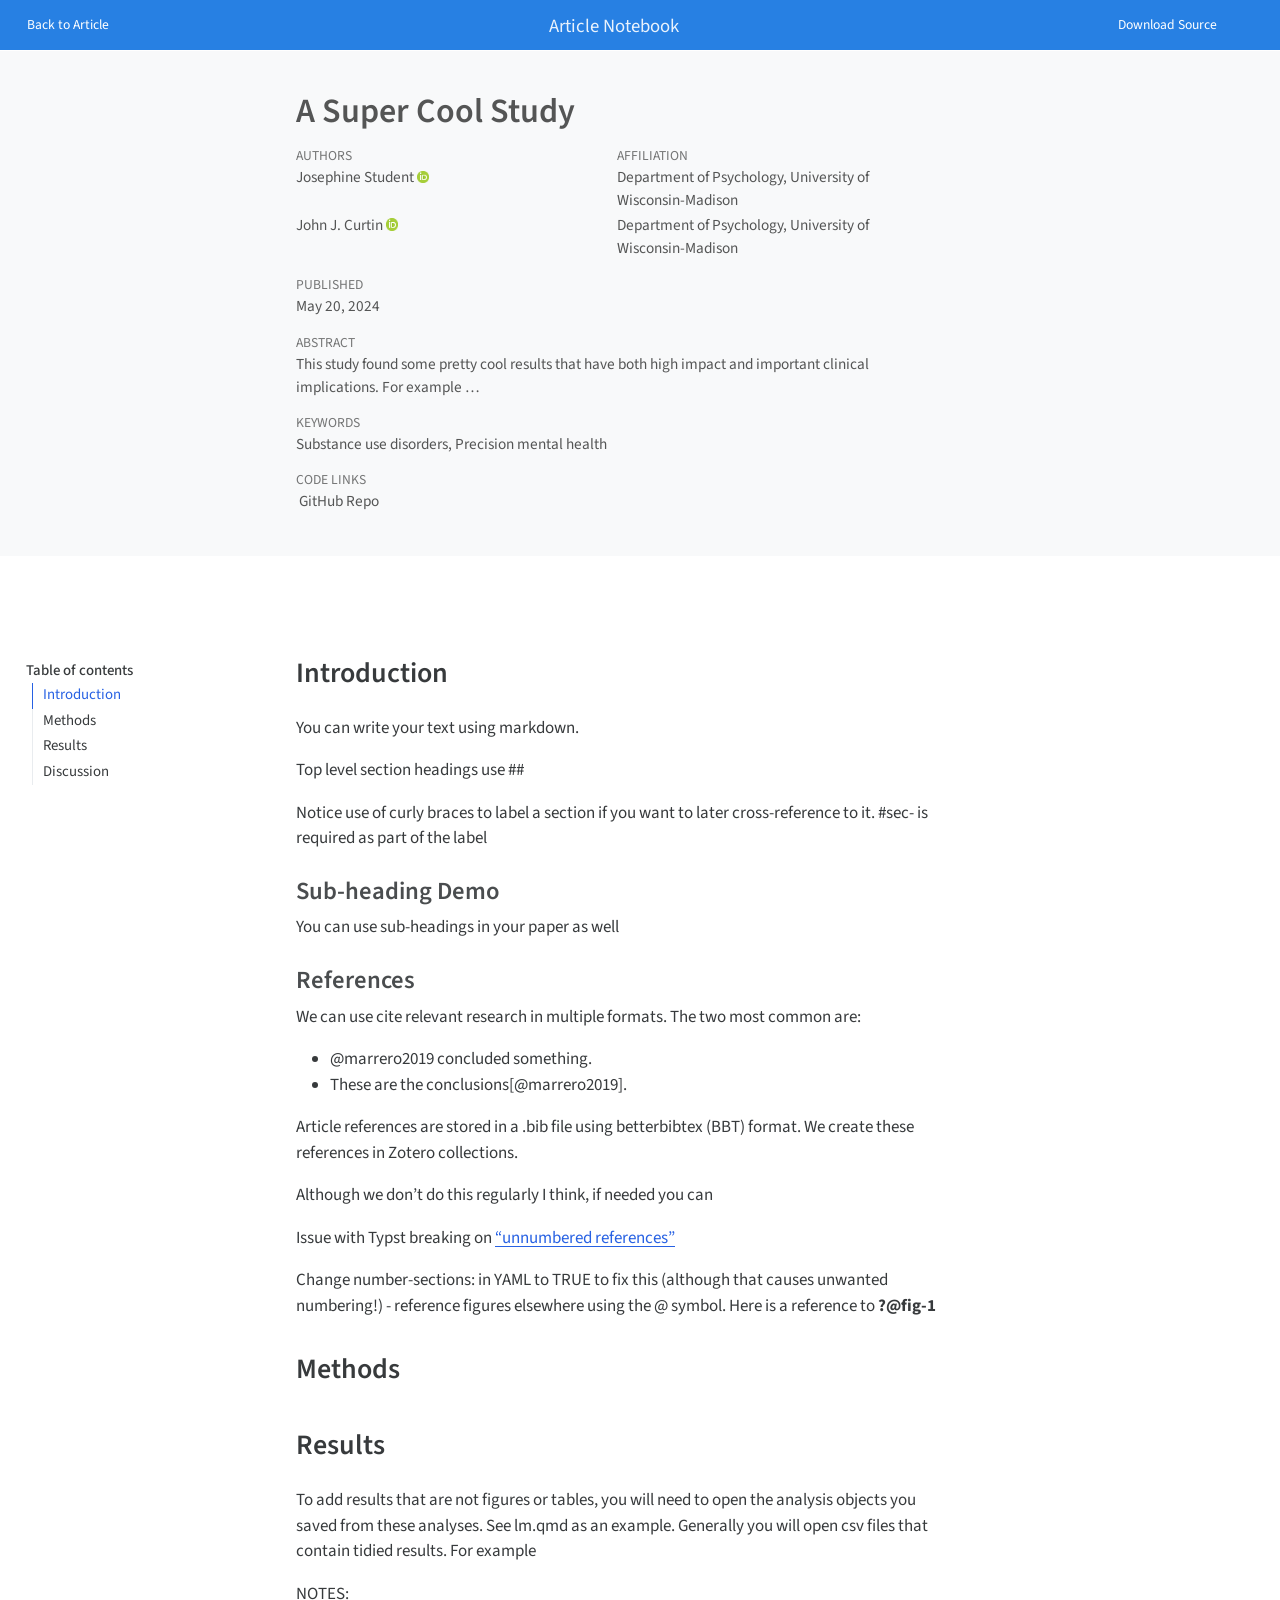
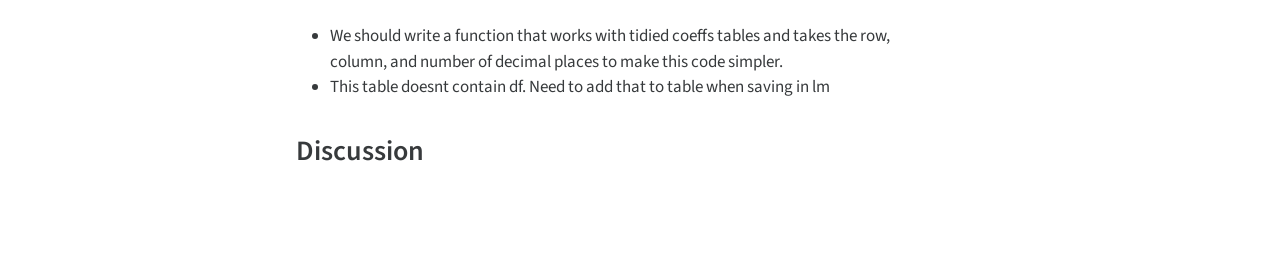
==== commit c8cc4583: "Built site for gh-pages" ====
--- a/index-preview.html
+++ b/index-preview.html
@@ -1,13 +1,13 @@
 <!DOCTYPE html>
 <html xmlns="http://www.w3.org/1999/xhtml" lang="en" xml:lang="en"><head>
     <meta charset="utf-8">
-    <meta name="generator" content="quarto-1.4.550">
+    <meta name="generator" content="quarto-1.5.24">
 
     <meta name="viewport" content="width=device-width, initial-scale=1.0, user-scalable=yes">
 
     <meta name="author" content="Josephine Student">
     <meta name="author" content="John J. Curtin">
-    <meta name="dcterms.date" content="2024-03-08">
+    <meta name="dcterms.date" content="2024-05-20">
     <meta name="keywords" content="Substance use disorders, Precision mental health">
 
     <title>A Super Cool Study</title>
@@ -23,61 +23,7 @@
         margin: 0 0.8em 0.2em -1em; /* quarto-specific, see https://github.com/quarto-dev/quarto-cli/issues/4556 */ 
         vertical-align: middle;
       }
-      /* CSS for syntax highlighting */
-      pre > code.sourceCode { white-space: pre; position: relative; }
-      pre > code.sourceCode > span { line-height: 1.25; }
-      pre > code.sourceCode > span:empty { height: 1.2em; }
-      .sourceCode { overflow: visible; }
-      code.sourceCode > span { color: inherit; text-decoration: inherit; }
-      div.sourceCode { margin: 1em 0; }
-      pre.sourceCode { margin: 0; }
-      @media screen {
-      div.sourceCode { overflow: auto; }
-      }
-      @media print {
-      pre > code.sourceCode { white-space: pre-wrap; }
-      pre > code.sourceCode > span { text-indent: -5em; padding-left: 5em; }
-      }
-      pre.numberSource code
-        { counter-reset: source-line 0; }
-      pre.numberSource code > span
-        { position: relative; left: -4em; counter-increment: source-line; }
-      pre.numberSource code > span > a:first-child::before
-        { content: counter(source-line);
-          position: relative; left: -1em; text-align: right; vertical-align: baseline;
-          border: none; display: inline-block;
-          -webkit-touch-callout: none; -webkit-user-select: none;
-          -khtml-user-select: none; -moz-user-select: none;
-          -ms-user-select: none; user-select: none;
-          padding: 0 4px; width: 4em;
-        }
-      pre.numberSource { margin-left: 3em;  padding-left: 4px; }
-      div.sourceCode
-        {   }
-      @media screen {
-      pre > code.sourceCode > span > a:first-child::before { text-decoration: underline; }
-      }
-      /* CSS for citations */
-      div.csl-bib-body { }
-      div.csl-entry {
-        clear: both;
-        margin-bottom: 0em;
-      }
-      .hanging-indent div.csl-entry {
-        margin-left:2em;
-        text-indent:-2em;
-      }
-      div.csl-left-margin {
-        min-width:2em;
-        float:left;
-      }
-      div.csl-right-inline {
-        margin-left:2em;
-        padding-left:1em;
-      }
-      div.csl-indent {
-        margin-left: 2em;
-      }    </style>
+    </style>
 
     <style>
       body.hypothesis-enabled #quarto-embed-header {
@@ -180,28 +126,23 @@
 <script src="site_libs/bootstrap/bootstrap.min.js"></script>
 <link href="site_libs/bootstrap/bootstrap-icons.css" rel="stylesheet">
 <link href="site_libs/bootstrap/bootstrap.min.css" rel="stylesheet" id="quarto-bootstrap" data-mode="light">
-<script src="site_libs/quarto-contrib/glightbox/glightbox.min.js"></script>
-<link href="site_libs/quarto-contrib/glightbox/glightbox.min.css" rel="stylesheet">
-<link href="site_libs/quarto-contrib/glightbox/lightbox.css" rel="stylesheet">
      <script async="" src="https://hypothes.is/embed.js"></script>
 <script>
   window.document.addEventListener("DOMContentLoaded", function (_event) {
     document.body.classList.add('hypothesis-enabled');
   });
-</script>   <script src="https://cdn.jsdelivr.net/npm/mathjax@3/es5/tex-chtml-full.js" type="text/javascript"></script> 
+</script>  
       <meta name="citation_title" content="A Super Cool Study">
 <meta name="citation_abstract" content="This study found some pretty cool results that have both high impact and important clinical implications.  For example ...
 ">
 <meta name="citation_keywords" content="Substance use disorders,Precision mental health">
 <meta name="citation_author" content="Josephine Student">
 <meta name="citation_author" content="John J. Curtin">
-<meta name="citation_publication_date" content="2024-03-08">
-<meta name="citation_cover_date" content="2024-03-08">
+<meta name="citation_publication_date" content="2024-05-20">
+<meta name="citation_cover_date" content="2024-05-20">
 <meta name="citation_year" content="2024">
-<meta name="citation_online_date" content="2024-03-08">
+<meta name="citation_online_date" content="2024-05-20">
 <meta name="citation_language" content="en">
-<meta name="citation_journal_title" content="Journal of Important Findings">
-<meta name="citation_reference" content="citation_title=Strategies for the development of volcanic hazard maps in monogenetic volcanic fields: The example of La Palma (Canary Islands);,citation_author=José Marrero;,citation_author=Alicia García;,citation_author=Manuel Berrocoso;,citation_author=Ángeles Llinares;,citation_author=Antonio Rodríguez-Losada;,citation_author=R. Ortiz;,citation_publication_date=2019-07;,citation_cover_date=2019-07;,citation_year=2019;,citation_doi=10.1186/s13617-019-0085-5;,citation_volume=8;,citation_journal_title=Journal of Applied Volcanology;">
 </head>
 
   <body class="quarto-notebook">
@@ -250,7 +191,7 @@
                 <div>
             <div class="quarto-title-meta-heading">Published</div>
             <div class="quarto-title-meta-contents">
-              <p class="date">March 8, 2024</p>
+              <p class="date">May 20, 2024</p>
             </div>
           </div>
           
@@ -286,19 +227,15 @@
   <li><a href="#sec-intro" id="toc-sec-intro" class="nav-link active" data-scroll-target="#sec-intro">Introduction</a>
   <ul class="collapse">
   <li><a href="#sub-heading-demo" id="toc-sub-heading-demo" class="nav-link" data-scroll-target="#sub-heading-demo">Sub-heading Demo</a></li>
-  <li><a href="#symbols-and-equations" id="toc-symbols-and-equations" class="nav-link" data-scroll-target="#symbols-and-equations">Symbols and Equations</a></li>
-  <li><a href="#tables" id="toc-tables" class="nav-link" data-scroll-target="#tables">Tables</a></li>
-  <li><a href="#figures" id="toc-figures" class="nav-link" data-scroll-target="#figures">Figures</a></li>
   <li><a href="#references" id="toc-references" class="nav-link" data-scroll-target="#references">References</a></li>
   </ul></li>
   <li><a href="#sec-methods" id="toc-sec-methods" class="nav-link" data-scroll-target="#sec-methods">Methods</a></li>
   <li><a href="#sec-results" id="toc-sec-results" class="nav-link" data-scroll-target="#sec-results">Results</a></li>
   <li><a href="#sec-discussion" id="toc-sec-discussion" class="nav-link" data-scroll-target="#sec-discussion">Discussion</a></li>
-  <li><a href="#references-1" id="toc-references-1" class="nav-link" data-scroll-target="#references-1">References</a></li>
   </ul>
 </nav>
 </div>
-<div id="quarto-margin-sidebar" class="sidebar margin-sidebar">
+<div id="quarto-margin-sidebar" class="sidebar margin-sidebar zindex-bottom">
 </div>
 <main class="content quarto-banner-title-block" id="quarto-document-content">      
 
@@ -311,242 +248,18 @@
 <h3 class="anchored" data-anchor-id="sub-heading-demo">Sub-heading Demo</h3>
 <p>You can use sub-headings in your paper as well</p>
 </section>
-<section id="symbols-and-equations" class="level3">
-<h3 class="anchored" data-anchor-id="symbols-and-equations">Symbols and Equations</h3>
-<p>You can use quarto inline or display math equations as needed. Quarto provides <a href="https://quarto.org/docs/authoring/markdown-basics.html#equations">details</a> on the use of these equations.</p>
-<p>For example <span class="math inline">\(x\)</span> and <span class="math inline">\(y\)</span> are two variables. And here is an important formula:</p>
-<p><span class="math display">\[
-p(x) = \frac{e^{-\lambda} \lambda^{x}}{x !}
-\]</span></p>
-</section>
-<section id="tables" class="level3">
-<h3 class="anchored" data-anchor-id="tables">Tables</h3>
-<p>Tables are generally created and output from notebooks in the /notebooks folder. You can then embed these tables in your manuscript.</p>
-<div class="quarto-embed-nb-cell" data-notebook="C:\Users\schneck2\Documents\GitHub\suztest2\notebooks\tables.qmd" data-notebook-title="Tables" data-notebook-cellid="cell-table-1">
-<div class="cell-container"><div class="cell-decorator"><pre>In [1]:</pre></div><div class="cell">
-<div class="sourceCode cell-code" id="cb1"><pre class="sourceCode python code-with-copy"><code class="sourceCode python"><span id="cb1-1"><a href="#cb1-1" aria-hidden="true" tabindex="-1"></a>kbl(mtcars[<span class="dv">1</span>:<span class="dv">10</span>, <span class="dv">1</span>:<span class="dv">5</span>]) <span class="op">|&gt;</span></span>
-<span id="cb1-2"><a href="#cb1-2" aria-hidden="true" tabindex="-1"></a>  kable_styling(bootstrap_options <span class="op">=</span> <span class="st">"striped"</span>, full_width <span class="op">=</span> F, position <span class="op">=</span> <span class="st">"float_right"</span>) <span class="op">|&gt;</span></span>
-<span id="cb1-3"><a href="#cb1-3" aria-hidden="true" tabindex="-1"></a>  kable_styling(fixed_thead <span class="op">=</span> T) <span class="op">|&gt;</span></span>
-<span id="cb1-4"><a href="#cb1-4" aria-hidden="true" tabindex="-1"></a>  add_header_above(c(<span class="st">" "</span> <span class="op">=</span> <span class="dv">1</span>, <span class="st">"Group 1"</span> <span class="op">=</span> <span class="dv">2</span>, <span class="st">"Group 2"</span> <span class="op">=</span> <span class="dv">2</span>, <span class="st">"Group 3"</span> <span class="op">=</span> <span class="dv">1</span>))</span></code><button title="Copy to Clipboard" class="code-copy-button"><i class="bi"></i></button></pre></div>
-<div id="table-1" class="cell-output cell-output-display">
-<div>
-<table class="table table-striped table-sm small" data-quarto-postprocess="true">
-<caption>Table 1. A table. {#cell-table-1}</caption>
-<colgroup>
-<col style="width: 16%">
-<col style="width: 16%">
-<col style="width: 16%">
-<col style="width: 16%">
-<col style="width: 16%">
-<col style="width: 16%">
-</colgroup>
-<thead>
-<tr class="header">
-<th data-quarto-table-cell-role="th" style="text-align: left; empty-cells: hide; border-bottom: hidden;"></th>
-<th colspan="2" data-quarto-table-cell-role="th" style="text-align: center; border-bottom: hidden; padding-bottom: 0; padding-left: 3px; padding-right: 3px;"><div style="border-bottom: 1px solid #ddd; padding-bottom: 5px; ">
-Group 1
-</div></th>
-<th colspan="2" data-quarto-table-cell-role="th" style="text-align: center; border-bottom: hidden; padding-bottom: 0; padding-left: 3px; padding-right: 3px;"><div style="border-bottom: 1px solid #ddd; padding-bottom: 5px; ">
-Group 2
-</div></th>
-<th data-quarto-table-cell-role="th" style="text-align: center; border-bottom: hidden; padding-bottom: 0; padding-left: 3px; padding-right: 3px;"><div style="border-bottom: 1px solid #ddd; padding-bottom: 5px; ">
-Group 3
-</div></th>
-</tr>
-<tr class="odd">
-<th data-quarto-table-cell-role="th" style="text-align: left; position: sticky; top: 0; background-color: #FFFFFF;"></th>
-<th data-quarto-table-cell-role="th" style="text-align: right; position: sticky; top: 0; background-color: #FFFFFF;">mpg</th>
-<th data-quarto-table-cell-role="th" style="text-align: right; position: sticky; top: 0; background-color: #FFFFFF;">cyl</th>
-<th data-quarto-table-cell-role="th" style="text-align: right; position: sticky; top: 0; background-color: #FFFFFF;">disp</th>
-<th data-quarto-table-cell-role="th" style="text-align: right; position: sticky; top: 0; background-color: #FFFFFF;">hp</th>
-<th data-quarto-table-cell-role="th" style="text-align: right; position: sticky; top: 0; background-color: #FFFFFF;">drat</th>
-</tr>
-</thead>
-<tbody>
-<tr class="odd">
-<td style="text-align: left;">Mazda RX4</td>
-<td style="text-align: right;">21.0</td>
-<td style="text-align: right;">6</td>
-<td style="text-align: right;">160.0</td>
-<td style="text-align: right;">110</td>
-<td style="text-align: right;">3.90</td>
-</tr>
-<tr class="even">
-<td style="text-align: left;">Mazda RX4 Wag</td>
-<td style="text-align: right;">21.0</td>
-<td style="text-align: right;">6</td>
-<td style="text-align: right;">160.0</td>
-<td style="text-align: right;">110</td>
-<td style="text-align: right;">3.90</td>
-</tr>
-<tr class="odd">
-<td style="text-align: left;">Datsun 710</td>
-<td style="text-align: right;">22.8</td>
-<td style="text-align: right;">4</td>
-<td style="text-align: right;">108.0</td>
-<td style="text-align: right;">93</td>
-<td style="text-align: right;">3.85</td>
-</tr>
-<tr class="even">
-<td style="text-align: left;">Hornet 4 Drive</td>
-<td style="text-align: right;">21.4</td>
-<td style="text-align: right;">6</td>
-<td style="text-align: right;">258.0</td>
-<td style="text-align: right;">110</td>
-<td style="text-align: right;">3.08</td>
-</tr>
-<tr class="odd">
-<td style="text-align: left;">Hornet Sportabout</td>
-<td style="text-align: right;">18.7</td>
-<td style="text-align: right;">8</td>
-<td style="text-align: right;">360.0</td>
-<td style="text-align: right;">175</td>
-<td style="text-align: right;">3.15</td>
-</tr>
-<tr class="even">
-<td style="text-align: left;">Valiant</td>
-<td style="text-align: right;">18.1</td>
-<td style="text-align: right;">6</td>
-<td style="text-align: right;">225.0</td>
-<td style="text-align: right;">105</td>
-<td style="text-align: right;">2.76</td>
-</tr>
-<tr class="odd">
-<td style="text-align: left;">Duster 360</td>
-<td style="text-align: right;">14.3</td>
-<td style="text-align: right;">8</td>
-<td style="text-align: right;">360.0</td>
-<td style="text-align: right;">245</td>
-<td style="text-align: right;">3.21</td>
-</tr>
-<tr class="even">
-<td style="text-align: left;">Merc 240D</td>
-<td style="text-align: right;">24.4</td>
-<td style="text-align: right;">4</td>
-<td style="text-align: right;">146.7</td>
-<td style="text-align: right;">62</td>
-<td style="text-align: right;">3.69</td>
-</tr>
-<tr class="odd">
-<td style="text-align: left;">Merc 230</td>
-<td style="text-align: right;">22.8</td>
-<td style="text-align: right;">4</td>
-<td style="text-align: right;">140.8</td>
-<td style="text-align: right;">95</td>
-<td style="text-align: right;">3.92</td>
-</tr>
-<tr class="even">
-<td style="text-align: left;">Merc 280</td>
-<td style="text-align: right;">19.2</td>
-<td style="text-align: right;">6</td>
-<td style="text-align: right;">167.6</td>
-<td style="text-align: right;">123</td>
-<td style="text-align: right;">3.92</td>
-</tr>
-</tbody>
-</table>
-</div>
-</div>
-</div></div>
-</div>
-<p>Alternatively, this is an example of a simple table that is hard-coded using markdown table format. We don’t recommend this for tables built from data. Tables values should come directly from data so they don’t need to be typed in and will update if your data change. However, you may have other uses for simple tables where this method is helpful.</p>
-<div id="tbl-history" class="quarto-float anchored">
-<figure class="quarto-float quarto-float-tbl figure">
-<figcaption class="quarto-float-caption-top quarto-float-caption quarto-float-tbl" id="tbl-history-caption-0ceaefa1-69ba-4598-a22c-09a6ac19f8ca">
-Table&nbsp;1: Recent historic eruptions on La Palma
-</figcaption>
-<div aria-describedby="tbl-history-caption-0ceaefa1-69ba-4598-a22c-09a6ac19f8ca">
-<table class="table">
-<thead>
-<tr class="header">
-<th>Name</th>
-<th>Year</th>
-</tr>
-</thead>
-<tbody>
-<tr class="odd">
-<td>Current</td>
-<td>2021</td>
-</tr>
-<tr class="even">
-<td>Teneguía</td>
-<td>1971</td>
-</tr>
-<tr class="odd">
-<td>Nambroque</td>
-<td>1949</td>
-</tr>
-<tr class="even">
-<td>El Charco</td>
-<td>1712</td>
-</tr>
-<tr class="odd">
-<td>Volcán San Antonio</td>
-<td>1677</td>
-</tr>
-<tr class="even">
-<td>Volcán San Martin</td>
-<td>1646</td>
-</tr>
-<tr class="odd">
-<td>Tajuya near El Paso</td>
-<td>1585</td>
-</tr>
-<tr class="even">
-<td>Montaña Quemada</td>
-<td>1492</td>
-</tr>
-</tbody>
-</table>
-</div>
-</figure>
-</div>
-</section>
-<section id="figures" class="level3">
-<h3 class="anchored" data-anchor-id="figures">Figures</h3>
-<p>Figures are also generally created in separate notebooks and embedded into your manuscript.</p>
-<div class="quarto-embed-nb-cell" data-notebook="C:\Users\schneck2\Documents\GitHub\suztest2\notebooks\fig1.qmd" data-notebook-title="Figure 1" data-notebook-cellid="cell-fig-1">
-<div class="cell-container"><div class="cell-decorator"><pre>In [2]:</pre></div><div id="cell-fig-1" class="cell">
-<div class="sourceCode cell-code" id="cb2"><pre class="sourceCode python code-with-copy"><code class="sourceCode python"><span id="cb2-1"><a href="#cb2-1" aria-hidden="true" tabindex="-1"></a>ggplot(data, aes(x<span class="op">=</span>name, y<span class="op">=</span>value)) <span class="op">+</span> </span>
-<span id="cb2-2"><a href="#cb2-2" aria-hidden="true" tabindex="-1"></a>  geom_bar(stat <span class="op">=</span> <span class="st">"identity"</span>)</span></code><button title="Copy to Clipboard" class="code-copy-button"><i class="bi"></i></button></pre></div>
-<div class="cell-output cell-output-display">
-<div id="fig-1" class="quarto-figure quarto-figure-center quarto-float anchored">
-<figure class="quarto-float quarto-float-fig figure">
-<div aria-describedby="fig-1-caption-0ceaefa1-69ba-4598-a22c-09a6ac19f8ca" class="">
-<a href="index_files/figure-html/notebooks-fig1-fig-1-output-1.png" class="lightbox" data-gallery="quarto-lightbox-gallery-1" data-glightbox="description: .lightbox-desc-1"><img src="index_files/figure-html/notebooks-fig1-fig-1-output-1.png" width="672" height="480" class="figure-img"></a>
-</div>
-<figcaption class="quarto-float-caption-bottom quarto-float-caption quarto-float-fig" id="fig-1-caption-0ceaefa1-69ba-4598-a22c-09a6ac19f8ca">
-Figure&nbsp;1: A Basic Barplot Figure
-</figcaption>
-</figure>
-</div>
-</div>
-</div></div>
-</div>
-<p>We can also insert image files directly into our manuscript using images that are saved in the /images folder</p>
-<div id="fig-map" class="quarto-figure quarto-figure-center quarto-float anchored">
-<figure class="quarto-float quarto-float-fig figure">
-<div aria-describedby="fig-map-caption-0ceaefa1-69ba-4598-a22c-09a6ac19f8ca">
-<a href="images/la-palma-map.png" class="lightbox" data-gallery="quarto-lightbox-gallery-2" data-glightbox="description: .lightbox-desc-2"><img src="images/la-palma-map.png" class="img-fluid figure-img"></a>
-</div>
-<figcaption class="quarto-float-caption-bottom quarto-float-caption quarto-float-fig" id="fig-map-caption-0ceaefa1-69ba-4598-a22c-09a6ac19f8ca">
-Figure&nbsp;2: Map of La Palma
-</figcaption>
-</figure>
-</div>
-</section>
 <section id="references" class="level3">
 <h3 class="anchored" data-anchor-id="references">References</h3>
 <p>We can use cite relevant research in multiple formats. The two most common are:</p>
 <ul>
-<li><span class="citation" data-cites="marrero2019">Marrero et al. (<a href="#ref-marrero2019" role="doc-biblioref">2019</a>)</span> concluded something.<br>
+<li><span class="citation" data-cites="marrero2019">@marrero2019</span> concluded something.<br>
 </li>
-<li>These are the conclusions<span class="citation" data-cites="marrero2019">(<a href="#ref-marrero2019" role="doc-biblioref">Marrero et al. 2019</a>)</span>.</li>
+<li>These are the conclusions<span class="citation" data-cites="marrero2019">[@marrero2019]</span>.</li>
 </ul>
 <p>Article references are stored in a .bib file using betterbibtex (BBT) format. We create these references in Zotero collections.</p>
 <p>Although we don’t do this regularly I think, if needed you can</p>
 <p>Issue with Typst breaking on <a href="https://github.com/typst/typst/issues/1142">“unnumbered references”</a></p>
-<p>Change number-sections: in YAML to TRUE to fix this (although that causes unwanted numbering!) <!-- - reference other sections in the paper (e.g., Methods are described in @sec-methods) --> - reference figures elsewhere using the @ symbol. Here is a reference to <a href="#fig-1" class="quarto-xref">Figure&nbsp;1</a></p>
+<p>Change number-sections: in YAML to TRUE to fix this (although that causes unwanted numbering!) <!-- - reference other sections in the paper (e.g., Methods are described in @sec-methods) --> - reference figures elsewhere using the @ symbol. Here is a reference to <strong>?@fig-1</strong></p>
 </section>
 </section>
 <section id="sec-methods" class="level2">
@@ -555,42 +268,6 @@
 <section id="sec-results" class="level2">
 <h2 class="anchored" data-anchor-id="sec-results">Results</h2>
 <p>To add results that are not figures or tables, you will need to open the analysis objects you saved from these analyses. See lm.qmd as an example. Generally you will open csv files that contain tidied results. For example</p>
-<div class="cell-container"><div class="cell-decorator"><pre>In [3]:</pre></div><div class="cell">
-<div class="sourceCode cell-code" id="cb3"><pre class="sourceCode r code-with-copy"><code class="sourceCode r"><span id="cb3-1"><a href="#cb3-1" aria-hidden="true" tabindex="-1"></a><span class="fu">library</span>(tidyverse)</span></code><button title="Copy to Clipboard" class="code-copy-button"><i class="bi"></i></button></pre></div>
-<div class="cell-output cell-output-stderr">
-<pre><code>Warning: package 'ggplot2' was built under R version 4.3.2</code></pre>
-</div>
-<div class="cell-output cell-output-stderr">
-<pre><code>Warning: package 'tidyr' was built under R version 4.3.2</code></pre>
-</div>
-<div class="cell-output cell-output-stderr">
-<pre><code>Warning: package 'readr' was built under R version 4.3.2</code></pre>
-</div>
-<div class="cell-output cell-output-stderr">
-<pre><code>Warning: package 'purrr' was built under R version 4.3.2</code></pre>
-</div>
-<div class="cell-output cell-output-stderr">
-<pre><code>Warning: package 'dplyr' was built under R version 4.3.2</code></pre>
-</div>
-<div class="cell-output cell-output-stderr">
-<pre><code>Warning: package 'stringr' was built under R version 4.3.2</code></pre>
-</div>
-<div class="cell-output cell-output-stderr">
-<pre><code>── Attaching core tidyverse packages ──────────────────────── tidyverse 2.0.0 ──
-✔ dplyr     1.1.4     ✔ readr     2.1.5
-✔ forcats   1.0.0     ✔ stringr   1.5.1
-✔ ggplot2   3.4.4     ✔ tibble    3.2.1
-✔ lubridate 1.9.2     ✔ tidyr     1.3.1
-✔ purrr     1.0.2     
-── Conflicts ────────────────────────────────────────── tidyverse_conflicts() ──
-✖ dplyr::filter() masks stats::filter()
-✖ dplyr::lag()    masks stats::lag()
-ℹ Use the conflicted package (&lt;http://conflicted.r-lib.org/&gt;) to force all conflicts to become errors</code></pre>
-</div>
-<div class="sourceCode cell-code" id="cb11"><pre class="sourceCode r code-with-copy"><code class="sourceCode r"><span id="cb11-1"><a href="#cb11-1" aria-hidden="true" tabindex="-1"></a>coeffs <span class="ot">&lt;-</span> <span class="fu">read_csv</span>(here<span class="sc">::</span><span class="fu">here</span>(<span class="st">"notebooks/analysis_objects/coeff_table.csv"</span>),</span>
-<span id="cb11-2"><a href="#cb11-2" aria-hidden="true" tabindex="-1"></a>                   <span class="at">col_types =</span> <span class="fu">cols</span>())</span></code><button title="Copy to Clipboard" class="code-copy-button"><i class="bi"></i></button></pre></div>
-</div></div>
-<p>A significant effect of speed was observed (<span class="math inline">\(\beta\)</span> = 3.9, t = 9.46, p = 0.000).</p>
 <p>NOTES:</p>
 <ul>
 <li>We should write a function that works with tidied coeffs tables and takes the row, column, and number of decimal places to make this code simpler.</li>
@@ -599,22 +276,10 @@
 </section>
 <section id="sec-discussion" class="level2">
 <h2 class="anchored" data-anchor-id="sec-discussion">Discussion</h2>
-</section>
-<section id="references-1" class="level2 unnumbered">
-<h2 class="unnumbered anchored" data-anchor-id="references-1">References</h2>
-<div id="refs" class="references csl-bib-body hanging-indent" data-entry-spacing="0" role="list">
-<div id="ref-marrero2019" class="csl-entry" role="listitem">
-Marrero, José, Alicia García, Manuel Berrocoso, Ángeles Llinares, Antonio Rodríguez-Losada, and R. Ortiz. 2019. <span>“Strategies for the Development of Volcanic Hazard Maps in Monogenetic Volcanic Fields: The Example of <span>La</span> <span>Palma</span> (<span>Canary</span> <span>Islands</span>).”</span> <em>Journal of Applied Volcanology</em> 8 (July). <a href="https://doi.org/10.1186/s13617-019-0085-5">https://doi.org/10.1186/s13617-019-0085-5</a>.
-</div>
-</div>
 <!-- Note: Ref section still doesn't seem APA style. Typst will in teh future support standalone refs. In the meantime, this works but ONLY in the typst APA output. You also have to comment out the bibliography: line in the YAML for it to work. -->
 <!-- ```{=typst}  -->
 <!-- #bibliography("references.bib", title: "References", style: "apa") -->
 <!-- ``` -->
-<div class="hidden" aria-hidden="true">
-<span class="glightbox-desc lightbox-desc-1">Figure&nbsp;1: A Basic Barplot Figure</span>
-<span class="glightbox-desc lightbox-desc-2">Figure&nbsp;2: Map of La Palma</span>
-</div>
 </section>
      </main>
 <!-- /main column -->  <script id="quarto-html-after-body" type="application/javascript">
@@ -696,6 +361,24 @@
     // clear code selection
     e.clearSelection();
   });
+    var localhostRegex = new RegExp(/^(?:http|https):\/\/localhost\:?[0-9]*\//);
+    var mailtoRegex = new RegExp(/^mailto:/);
+      var filterRegex = new RegExp('/' + window.location.host + '/');
+    var isInternal = (href) => {
+        return filterRegex.test(href) || localhostRegex.test(href) || mailtoRegex.test(href);
+    }
+    // Inspect non-navigation links and adorn them if external
+ 	var links = window.document.querySelectorAll('a[href]:not(.nav-link):not(.navbar-brand):not(.toc-action):not(.sidebar-link):not(.sidebar-item-toggle):not(.pagination-link):not(.no-external):not([aria-hidden]):not(.dropdown-item):not(.quarto-navigation-tool):not(.about-link)');
+    for (var i=0; i<links.length; i++) {
+      const link = links[i];
+      if (!isInternal(link.href)) {
+        // undo the damage that might have been done by quarto-nav.js in the case of
+        // links that we want to consider external
+        if (link.dataset.originalHref !== undefined) {
+          link.href = link.dataset.originalHref;
+        }
+      }
+    }
   function tippyHover(el, contentFn, onTriggerFn, onUntriggerFn) {
     const config = {
       allowHTML: true,
@@ -730,7 +413,11 @@
       try { href = new URL(href).hash; } catch {}
       const id = href.replace(/^#\/?/, "");
       const note = window.document.getElementById(id);
-      return note.innerHTML;
+      if (note) {
+        return note.innerHTML;
+      } else {
+        return "";
+      }
     });
   }
   const xrefs = window.document.querySelectorAll('a.quarto-xref');
@@ -1003,30 +690,6 @@
     }
   }
 });
-</script>  </div> <!-- /content -->  <script>var lightboxQuarto = GLightbox({"closeEffect":"zoom","selector":".lightbox","openEffect":"zoom","loop":false,"descPosition":"bottom"});
-window.onload = () => {
-  lightboxQuarto.on('slide_before_load', (data) => {
-    const { slideIndex, slideNode, slideConfig, player, trigger } = data;
-    const href = trigger.getAttribute('href');
-    if (href !== null) {
-      const imgEl = window.document.querySelector(`a[href="${href}"] img`);
-      if (imgEl !== null) {
-        const srcAttr = imgEl.getAttribute("src");
-        if (srcAttr && srcAttr.startsWith("data:")) {
-          slideConfig.href = srcAttr;
-        }
-      }
-    } 
-  });
-
-  lightboxQuarto.on('slide_after_load', (data) => {
-    const { slideIndex, slideNode, slideConfig, player, trigger } = data;
-    if (window.Quarto?.typesetMath) {
-      window.Quarto.typesetMath(slideNode);
-    }
-  });
-
-};
-          </script> 
+</script>  </div> <!-- /content --> 
   
 </body></html>
--- a/site_libs/quarto-html/quarto-syntax-highlighting.css
+++ b/site_libs/quarto-html/quarto-syntax-highlighting.css
@@ -0,0 +1,205 @@
+/* quarto syntax highlight colors */
+:root {
+  --quarto-hl-ot-color: #003B4F;
+  --quarto-hl-at-color: #657422;
+  --quarto-hl-ss-color: #20794D;
+  --quarto-hl-an-color: #5E5E5E;
+  --quarto-hl-fu-color: #4758AB;
+  --quarto-hl-st-color: #20794D;
+  --quarto-hl-cf-color: #003B4F;
+  --quarto-hl-op-color: #5E5E5E;
+  --quarto-hl-er-color: #AD0000;
+  --quarto-hl-bn-color: #AD0000;
+  --quarto-hl-al-color: #AD0000;
+  --quarto-hl-va-color: #111111;
+  --quarto-hl-bu-color: inherit;
+  --quarto-hl-ex-color: inherit;
+  --quarto-hl-pp-color: #AD0000;
+  --quarto-hl-in-color: #5E5E5E;
+  --quarto-hl-vs-color: #20794D;
+  --quarto-hl-wa-color: #5E5E5E;
+  --quarto-hl-do-color: #5E5E5E;
+  --quarto-hl-im-color: #00769E;
+  --quarto-hl-ch-color: #20794D;
+  --quarto-hl-dt-color: #AD0000;
+  --quarto-hl-fl-color: #AD0000;
+  --quarto-hl-co-color: #5E5E5E;
+  --quarto-hl-cv-color: #5E5E5E;
+  --quarto-hl-cn-color: #8f5902;
+  --quarto-hl-sc-color: #5E5E5E;
+  --quarto-hl-dv-color: #AD0000;
+  --quarto-hl-kw-color: #003B4F;
+}
+
+/* other quarto variables */
+:root {
+  --quarto-font-monospace: SFMono-Regular, Menlo, Monaco, Consolas, "Liberation Mono", "Courier New", monospace;
+}
+
+pre > code.sourceCode > span {
+  color: #003B4F;
+}
+
+code span {
+  color: #003B4F;
+}
+
+code.sourceCode > span {
+  color: #003B4F;
+}
+
+div.sourceCode,
+div.sourceCode pre.sourceCode {
+  color: #003B4F;
+}
+
+code span.ot {
+  color: #003B4F;
+  font-style: inherit;
+}
+
+code span.at {
+  color: #657422;
+  font-style: inherit;
+}
+
+code span.ss {
+  color: #20794D;
+  font-style: inherit;
+}
+
+code span.an {
+  color: #5E5E5E;
+  font-style: inherit;
+}
+
+code span.fu {
+  color: #4758AB;
+  font-style: inherit;
+}
+
+code span.st {
+  color: #20794D;
+  font-style: inherit;
+}
+
+code span.cf {
+  color: #003B4F;
+  font-weight: bold;
+  font-style: inherit;
+}
+
+code span.op {
+  color: #5E5E5E;
+  font-style: inherit;
+}
+
+code span.er {
+  color: #AD0000;
+  font-style: inherit;
+}
+
+code span.bn {
+  color: #AD0000;
+  font-style: inherit;
+}
+
+code span.al {
+  color: #AD0000;
+  font-style: inherit;
+}
+
+code span.va {
+  color: #111111;
+  font-style: inherit;
+}
+
+code span.bu {
+  font-style: inherit;
+}
+
+code span.ex {
+  font-style: inherit;
+}
+
+code span.pp {
+  color: #AD0000;
+  font-style: inherit;
+}
+
+code span.in {
+  color: #5E5E5E;
+  font-style: inherit;
+}
+
+code span.vs {
+  color: #20794D;
+  font-style: inherit;
+}
+
+code span.wa {
+  color: #5E5E5E;
+  font-style: italic;
+}
+
+code span.do {
+  color: #5E5E5E;
+  font-style: italic;
+}
+
+code span.im {
+  color: #00769E;
+  font-style: inherit;
+}
+
+code span.ch {
+  color: #20794D;
+  font-style: inherit;
+}
+
+code span.dt {
+  color: #AD0000;
+  font-style: inherit;
+}
+
+code span.fl {
+  color: #AD0000;
+  font-style: inherit;
+}
+
+code span.co {
+  color: #5E5E5E;
+  font-style: inherit;
+}
+
+code span.cv {
+  color: #5E5E5E;
+  font-style: italic;
+}
+
+code span.cn {
+  color: #8f5902;
+  font-style: inherit;
+}
+
+code span.sc {
+  color: #5E5E5E;
+  font-style: inherit;
+}
+
+code span.dv {
+  color: #AD0000;
+  font-style: inherit;
+}
+
+code span.kw {
+  color: #003B4F;
+  font-weight: bold;
+  font-style: inherit;
+}
+
+.prevent-inlining {
+  content: "</";
+}
+
+/*# sourceMappingURL=debc5d5d77c3f9108843748ff7464032.css.map */
